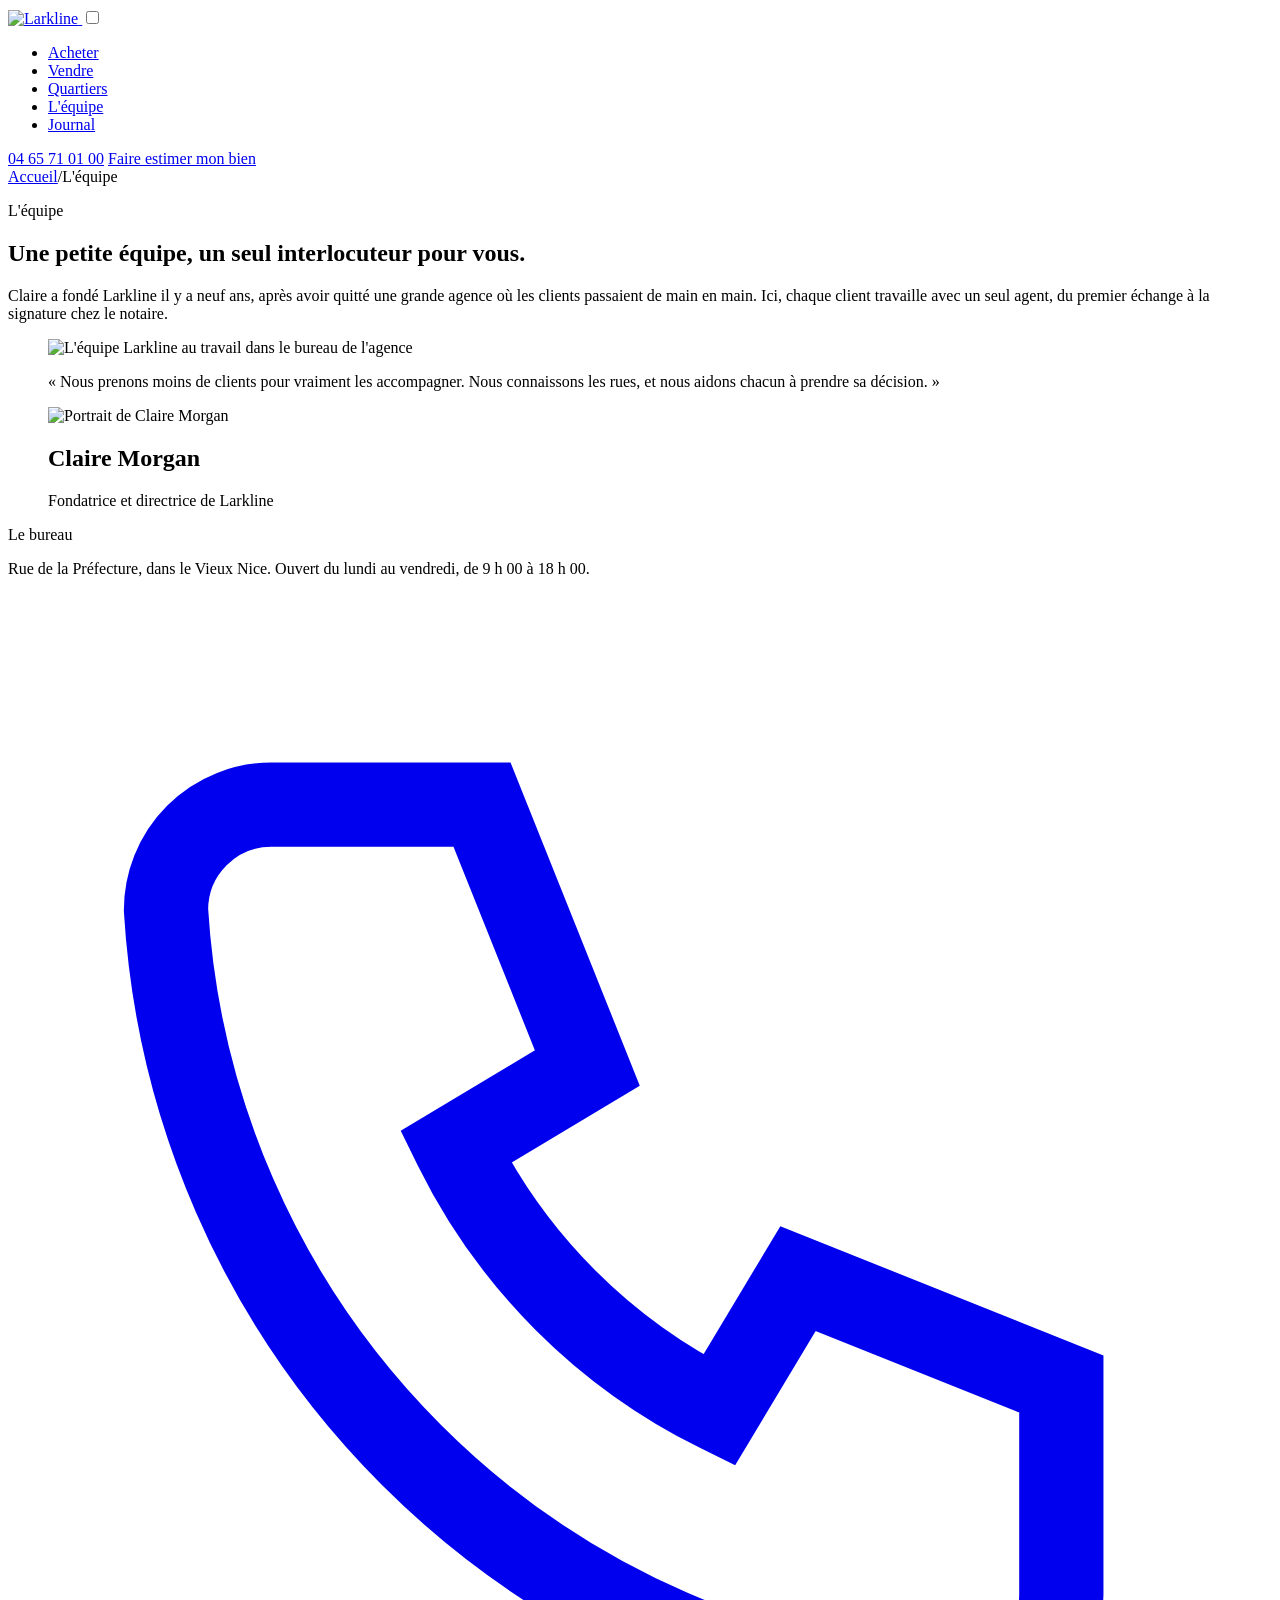
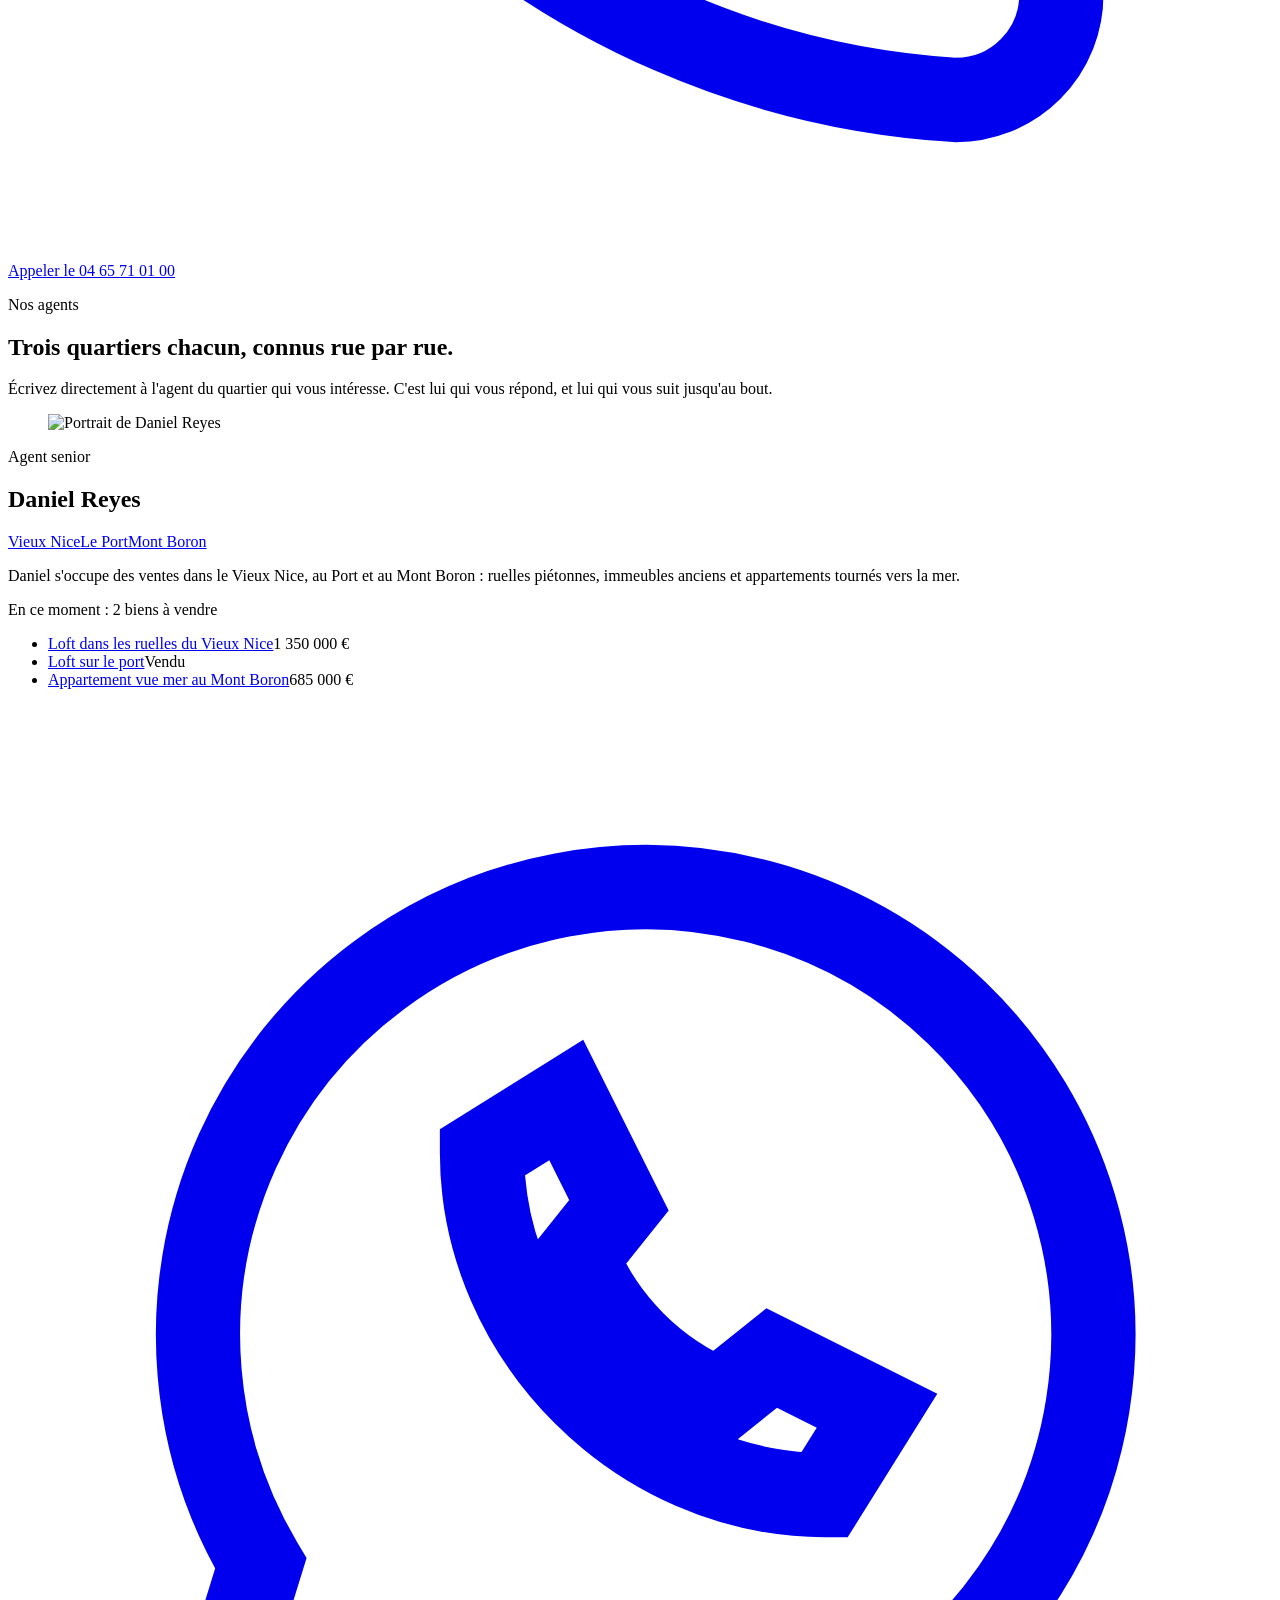
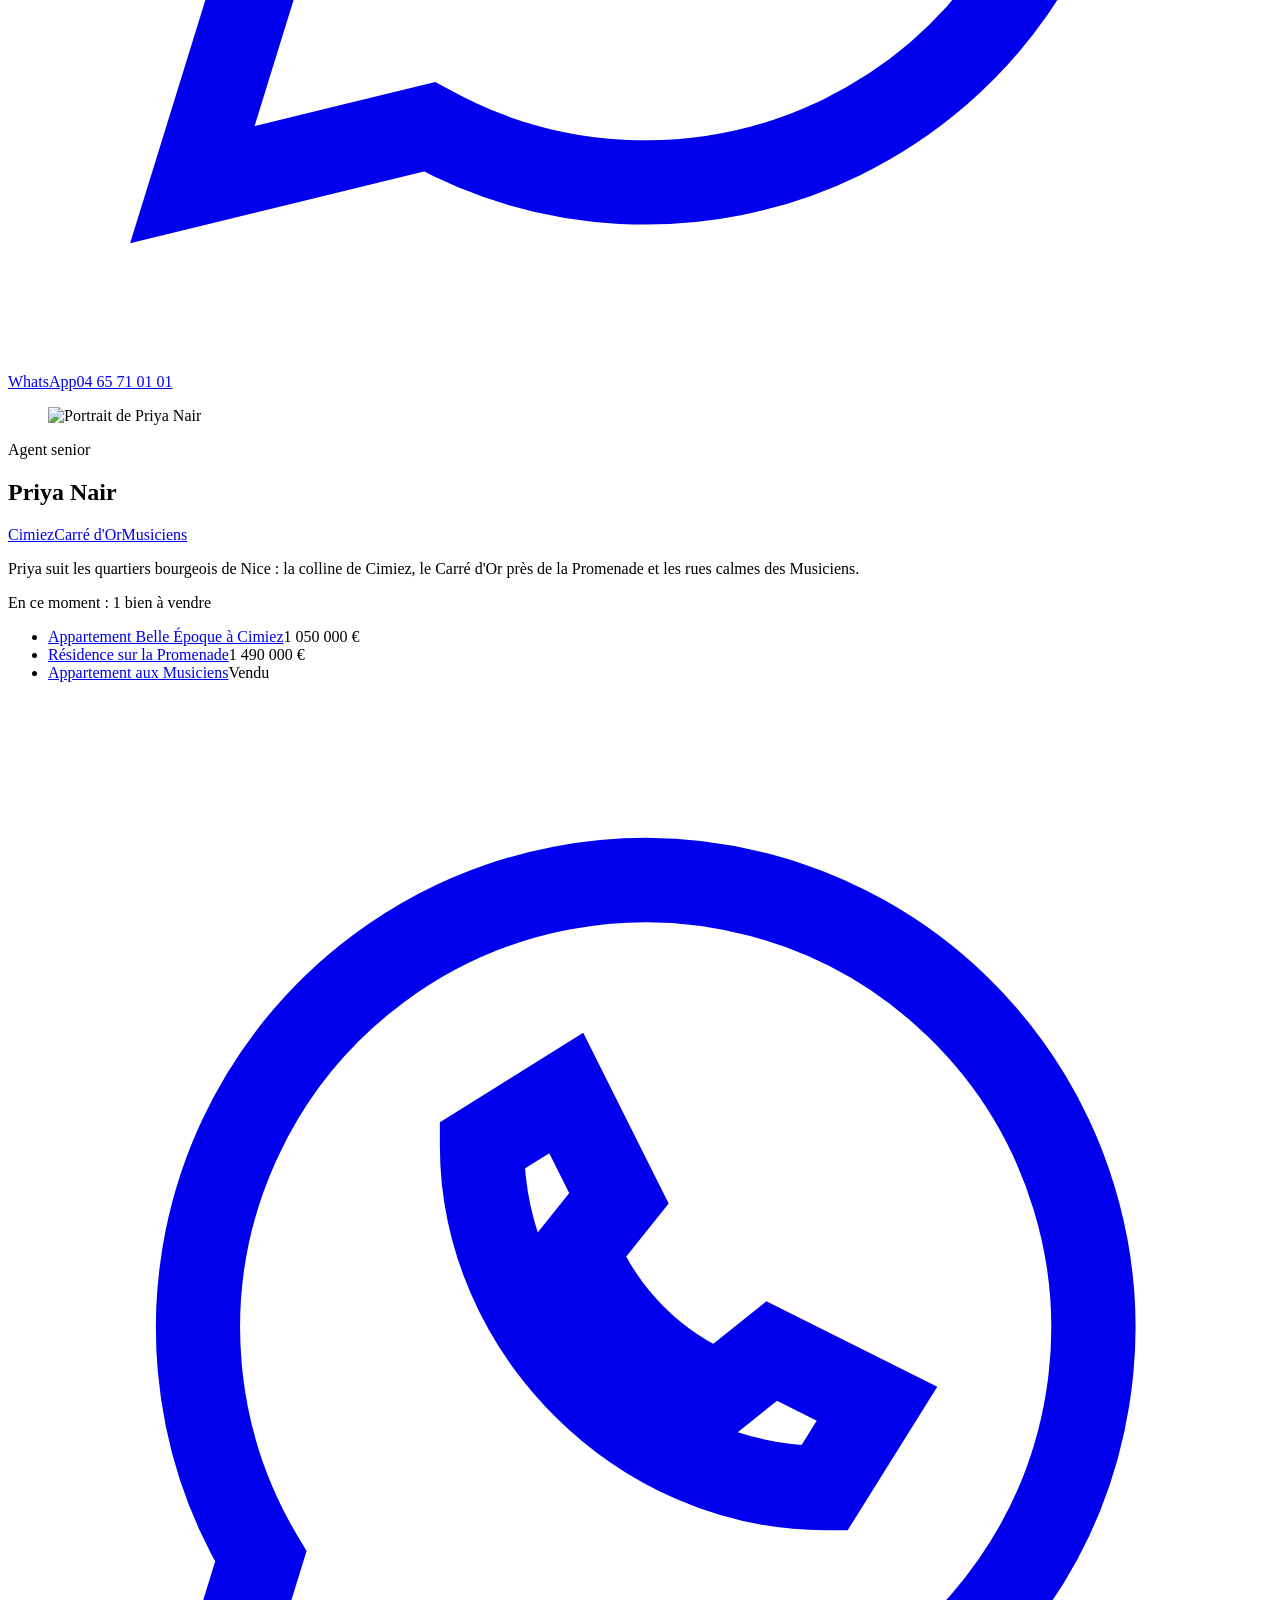
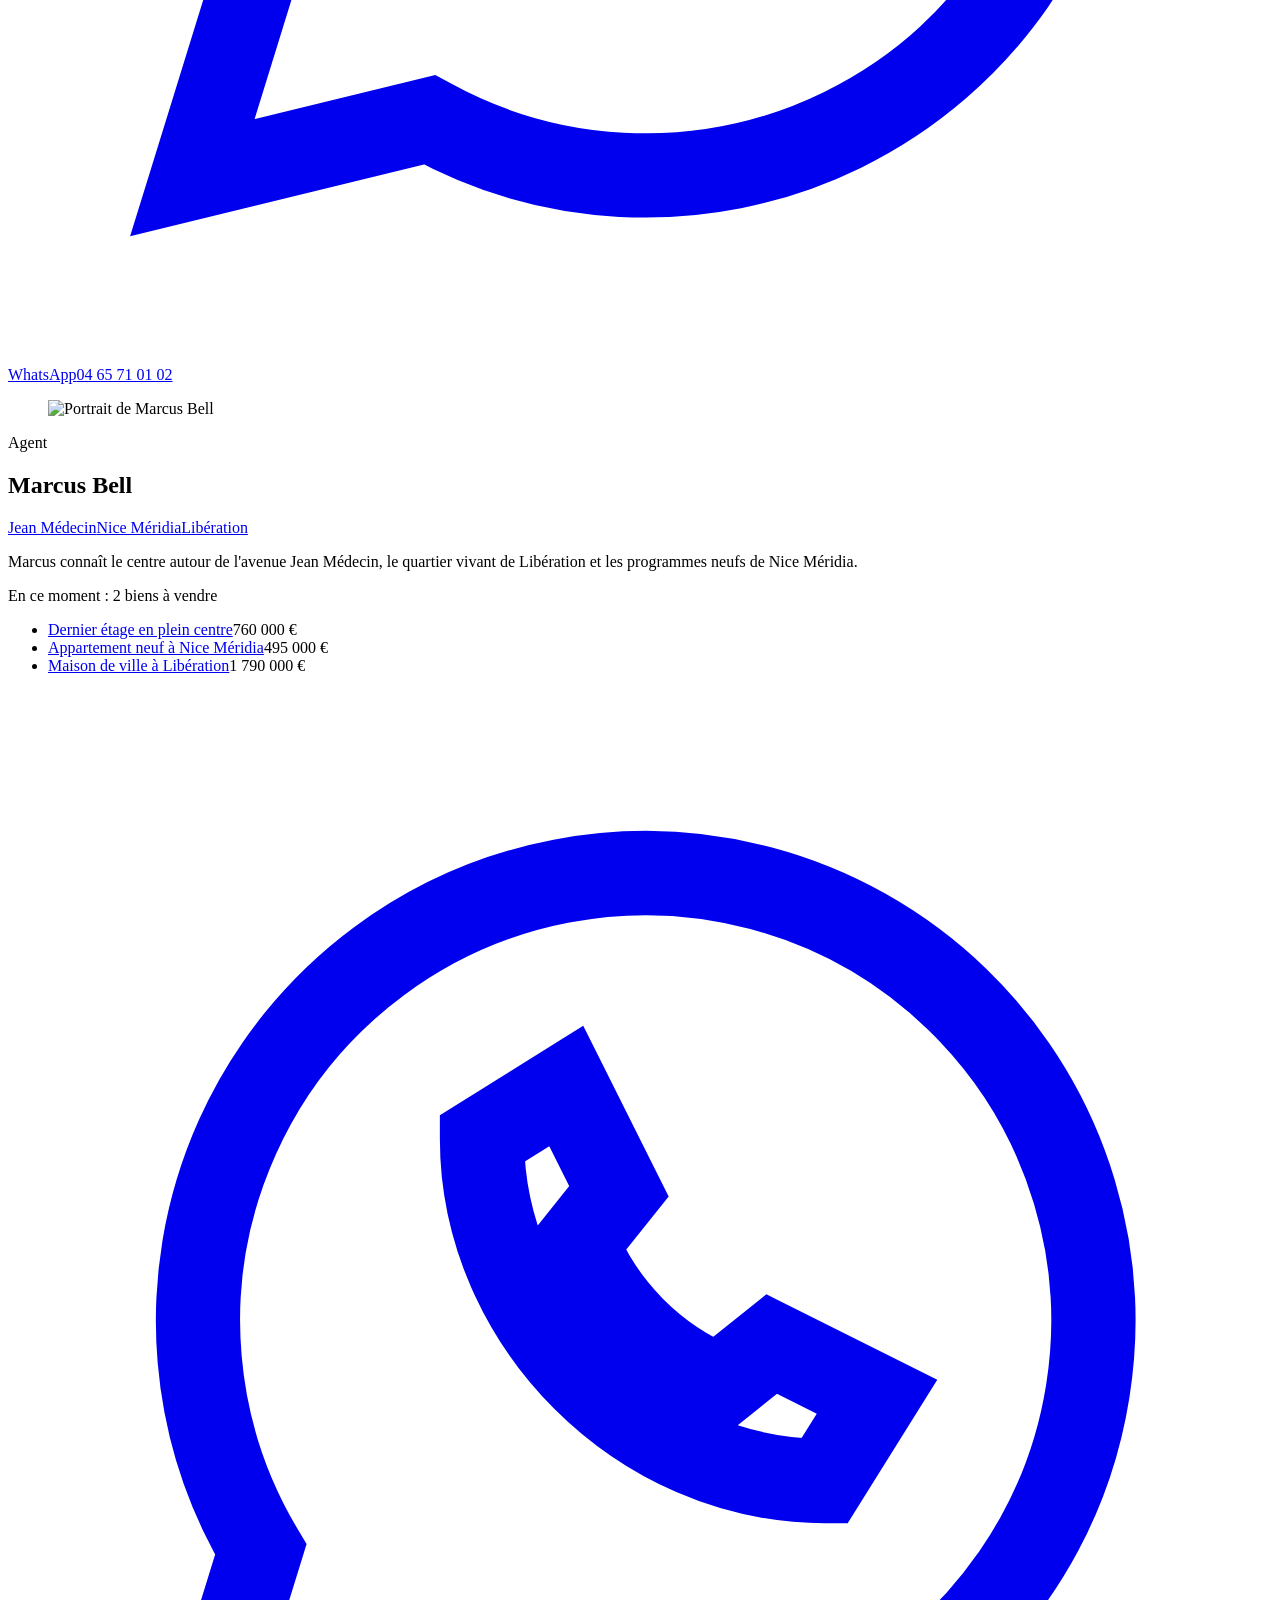
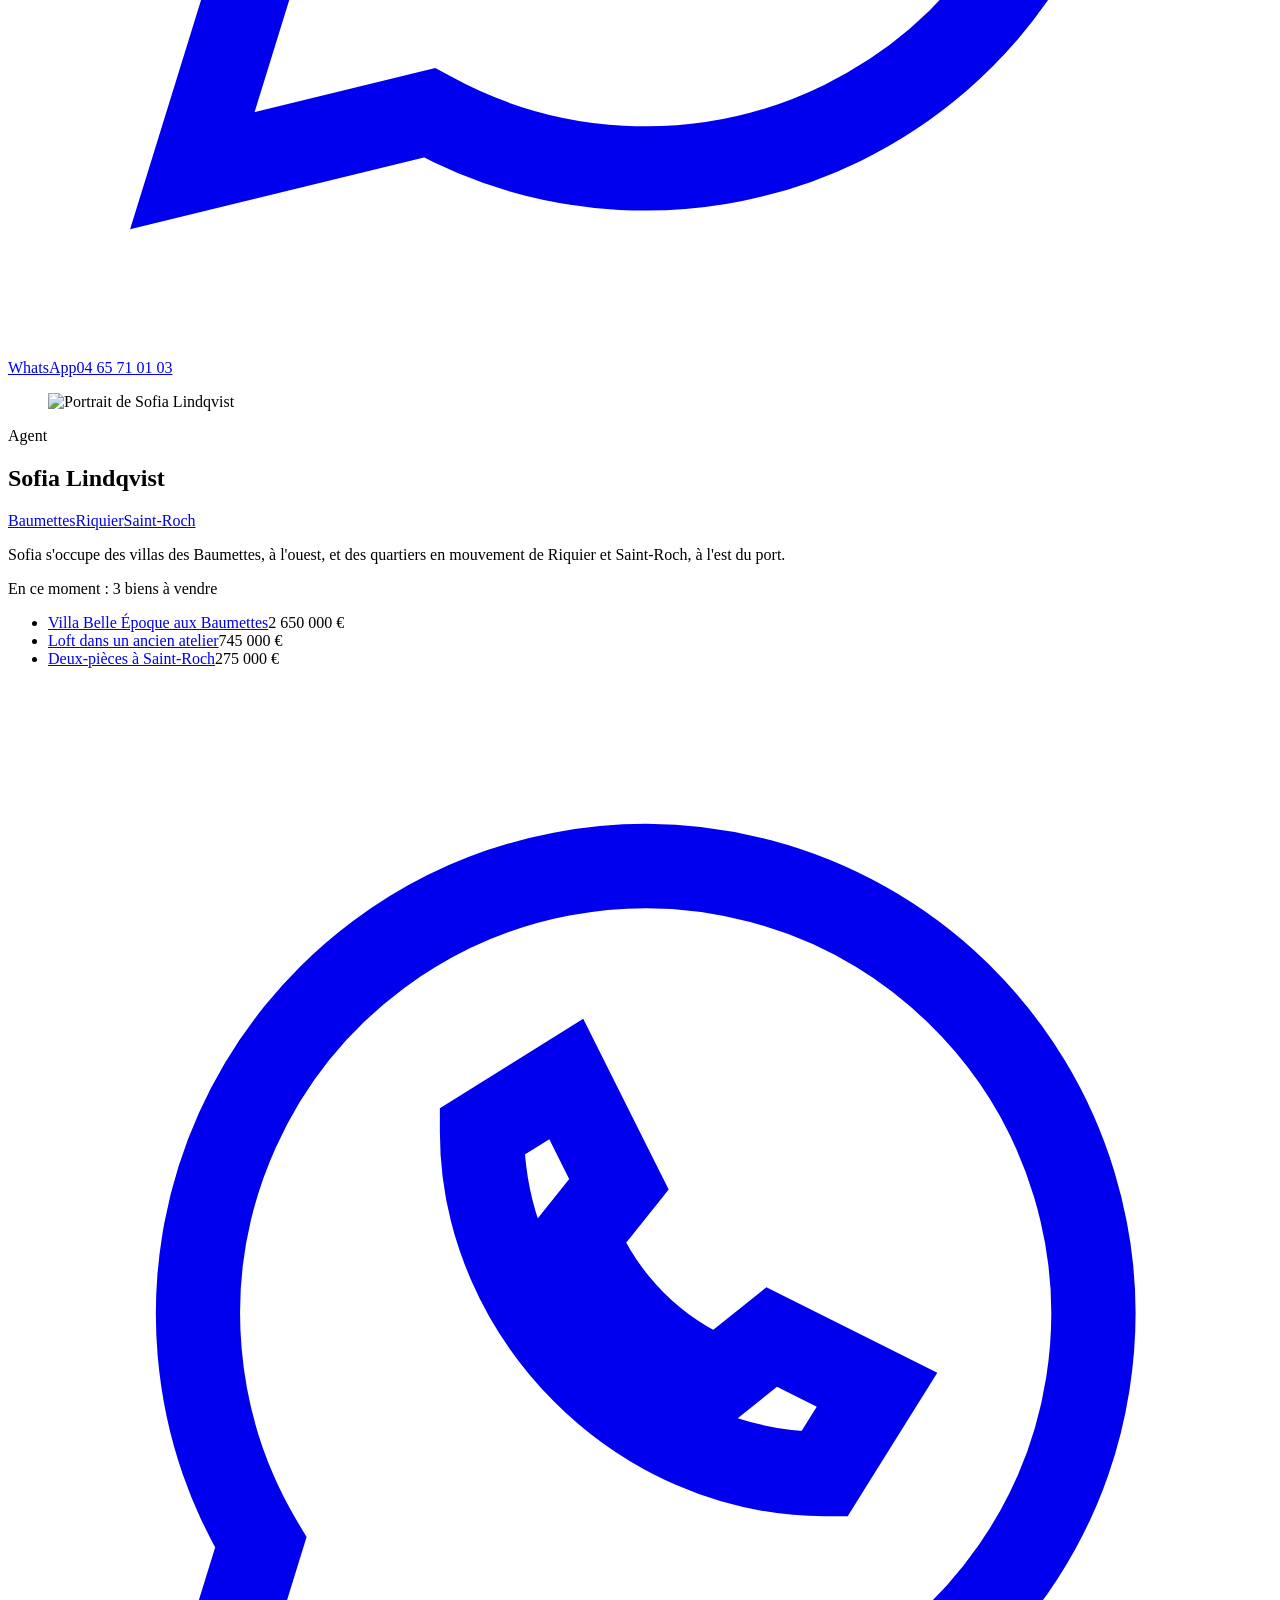
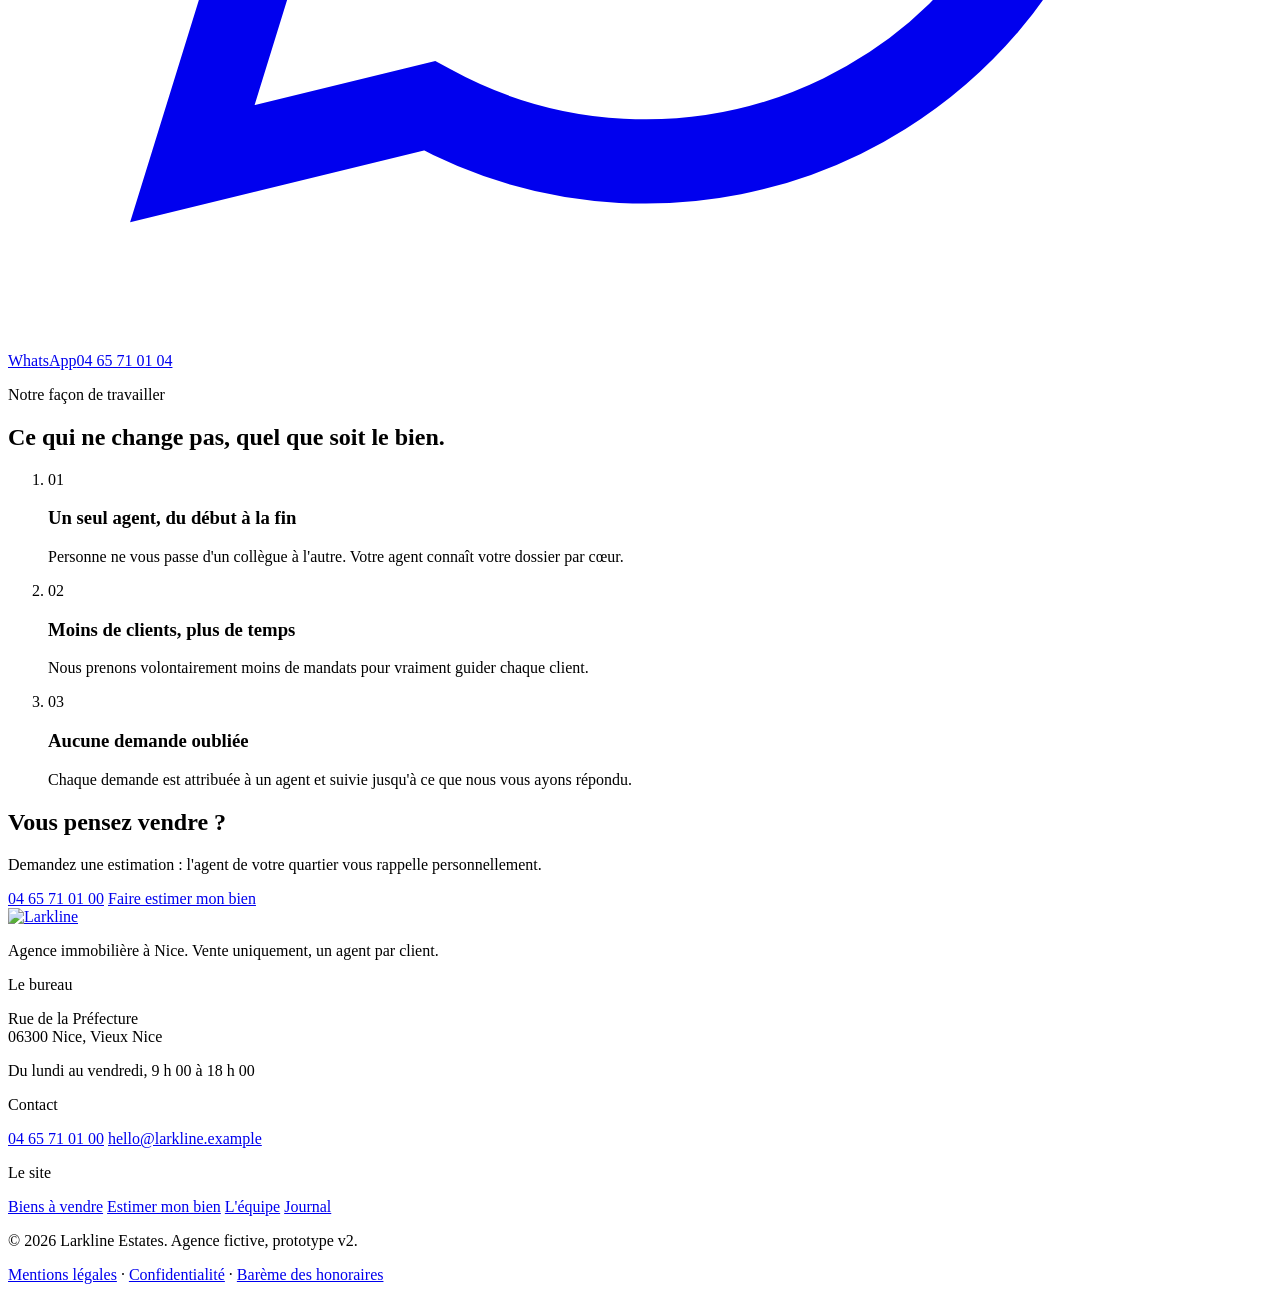
==== equipe.html @ cd0a7fb2 "Add files via upload" ====
<!DOCTYPE html>
<html lang="fr">
<head>
  <meta charset="utf-8">
  <meta name="viewport" content="width=device-width, initial-scale=1">
  <title>L'équipe Larkline · Agents immobiliers à Nice</title>
  <meta name="description" content="Claire Morgan et les quatre agents Larkline. Chacun s'occupe de trois quartiers de Nice et vous suit du premier échange à la signature chez le notaire.">
  <link rel="preconnect" href="https://fonts.googleapis.com">
  <link rel="preconnect" href="https://fonts.gstatic.com" crossorigin>
  <link href="https://fonts.googleapis.com/css2?family=DM+Sans:opsz,wght@9..40,400;9..40,600;9..40,700&family=Newsreader:opsz,wght@6..72,400;6..72,500;6..72,600&display=swap" rel="stylesheet">
  <link rel="stylesheet" href="css/style.css">
  <script src="js/main.js" defer></script>
</head>
<body>

  <!-- ===================== Header ===================== -->
  <header class="site-header boxed-l flex-row flex-align-center flex-justify-between gap-24">
    <a class="logo" href="index.html" aria-label="Larkline, accueil">
      <img src="images/larkline-logo.svg" alt="Larkline" width="169" height="36">
    </a>
    <input class="nav-toggle" type="checkbox" id="nav-toggle" aria-label="Ouvrir le menu">
    <label class="nav-burger" for="nav-toggle" aria-hidden="true"><span></span><span></span><span></span></label>
    <nav class="nav-menu gap-32" aria-label="Navigation principale">
      <ul class="nav-links gap-24">
        <li><a class="nav-link" href="biens.html">Acheter</a></li>
        <li><a class="nav-link" href="index.html#vendre">Vendre</a></li>
        <li><a class="nav-link" href="index.html#quartiers">Quartiers</a></li>
        <li><a class="nav-link" href="equipe.html" aria-current="page">L'équipe</a></li>
        <li><a class="nav-link" href="journal.html">Journal</a></li>
      </ul>
      <a class="nav-phone" href="tel:+33465710100">04 65 71 01 00</a>
      <a class="btn-solid" href="estimation.html">Faire estimer mon bien</a>
    </nav>
  </header>

  <main>
    <section class="bg-light-1 boxed-l pad-tb-64 flex-column gap-40" aria-labelledby="equipe-title">
      <nav class="breadcrumb body-s flex-row flex-wrap gap-8" aria-label="Fil d'Ariane"><a href="index.html">Accueil</a><span class="detail-on-light">/</span><span class="heading-on-light">L'équipe</span></nav>
      <div class="grid-split-r gap-40 flex-align-center">
        <div class="flex-column gap-20 fade-up">
          <p class="sub-title subtitle-on-light">L'équipe</p>
          <h1 id="equipe-title" class="title-2 heading-on-light">Une petite équipe, un seul interlocuteur pour&nbsp;vous.</h1>
          <p class="body-l body-on-light">Claire a fondé Larkline il y a neuf ans, après avoir quitté une grande agence où les clients passaient de main en main. Ici, chaque client travaille avec un seul agent, du premier échange à la signature chez le notaire.</p>
        </div>
        <figure class="media ratio-3-2 rounded-l order-first-m fade-up delay-1">
          <img src="images/bureau-larkline.jpg" alt="L'équipe Larkline au travail dans le bureau de l'agence">
        </figure>
      </div>
    </section>

    <section class="bg-light-2 boxed-l pad-tb-96 grid-split gap-40 flex-align-center reveal" aria-labelledby="claire-title">
      <blockquote class="flex-column gap-24">
        <p class="title-4 heading-on-light use-heading-font">« Nous prenons moins de clients pour vraiment les accompagner. Nous connaissons les rues, et nous aidons chacun à prendre sa&nbsp;décision. »</p>
        <footer class="flex-row flex-align-center gap-16">
          <img class="avatar-m" src="https://images.pexels.com/photos/13743891/pexels-photo-13743891.jpeg?auto=compress&cs=tinysrgb&w=320" alt="Portrait de Claire Morgan">
          <div class="flex-column">
            <h2 id="claire-title" class="title-6 heading-on-light">Claire Morgan</h2>
            <p class="body-s detail-on-light">Fondatrice et directrice de Larkline</p>
          </div>
        </footer>
      </blockquote>
      <div class="card pad-32 flex-column gap-16">
        <p class="sub-title subtitle-on-light">Le bureau</p>
        <p class="body-m body-on-light">Rue de la Préfecture, dans le Vieux Nice. Ouvert du lundi au vendredi, de 9 h 00 à 18 h 00.</p>
        <a class="btn-outline" href="tel:+33465710100"><svg class="icon" viewBox="0 0 24 24" fill="none" stroke="currentColor" stroke-width="1.6" aria-hidden="true"><path d="M5 4h4l2 5-2.5 1.5a11 11 0 0 0 5 5L15 13l5 2v4a2 2 0 0 1-2 2A16 16 0 0 1 3 6a2 2 0 0 1 2-2z"/></svg>Appeler le 04 65 71 01 00</a>
      </div>
    </section>

    <section class="bg-light-1 boxed-l pad-tb-128 flex-column gap-40" aria-labelledby="agents-title">
      <div class="grid-2 gap-40 flex-align-end reveal">
        <div class="flex-column gap-16">
          <p class="sub-title subtitle-on-light">Nos agents</p>
          <h2 id="agents-title" class="title-2 heading-on-light">Trois quartiers chacun, connus rue par&nbsp;rue.</h2>
        </div>
        <p class="body-l body-on-light">Écrivez directement à l'agent du quartier qui vous intéresse. C'est lui qui vous répond, et lui qui vous suit jusqu'au&nbsp;bout.</p>
      </div>
      <div class="grid-2 gap-24">
        <article class="agent-profile card reveal" id="daniel">
          <figure class="media"><img src="https://images.pexels.com/photos/37842959/pexels-photo-37842959.jpeg?auto=compress&cs=tinysrgb&w=900" alt="Portrait de Daniel Reyes" loading="lazy"></figure>
          <div class="pad-32 flex-column gap-20">
            <div class="flex-column gap-4">
              <p class="sub-title subtitle-on-light">Agent senior</p>
              <h2 class="title-4 heading-on-light">Daniel Reyes</h2>
            </div>
            <div class="flex-row flex-wrap gap-8"><a class="chip" href="biens.html?quartier=vieux-nice">Vieux Nice</a><a class="chip" href="biens.html?quartier=le-port">Le Port</a><a class="chip" href="biens.html?quartier=mont-boron">Mont Boron</a></div>
            <p class="body-m body-on-light">Daniel s'occupe des ventes dans le Vieux Nice, au Port et au Mont Boron : ruelles piétonnes, immeubles anciens et appartements tournés vers la mer.</p>
            <div class="flex-column gap-4">
              <p class="body-s detail-on-light">En ce moment : 2 biens à vendre</p>
              <ul class="mini-list"><li class="pad-tb-12 flex-row flex-justify-between gap-16"><a class="body-m" href="bien-loft-vieux-nice.html">Loft dans les ruelles du Vieux Nice</a><span class="body-s detail-on-light">1 350 000 €</span></li><li class="pad-tb-12 flex-row flex-justify-between gap-16"><a class="body-m" href="bien-loft-vieux-nice.html">Loft sur le port</a><span class="body-s detail-on-light">Vendu</span></li><li class="pad-tb-12 flex-row flex-justify-between gap-16"><a class="body-m" href="bien-loft-vieux-nice.html">Appartement vue mer au Mont Boron</a><span class="body-s detail-on-light">685 000 €</span></li></ul>
            </div>
            <div class="push-end"><div class="flex-row flex-wrap flex-align-center gap-16"><a class="btn-outline" href="https://wa.me/33639980111"><svg class="icon" viewBox="0 0 24 24" fill="none" stroke="currentColor" stroke-width="1.6" aria-hidden="true"><path d="M3.5 20.5l1.3-4.2A8.5 8.5 0 1 1 8 19.4z"/><path d="M9 8.5c0 3.5 3 6.5 6.5 6.5l1-1.6-2-1-1 .8a5 5 0 0 1-2.7-2.7l.8-1-1-2z"/></svg>WhatsApp</a><a class="text-link link-on-light" href="tel:+33465710101">04 65 71 01 01</a></div></div>
          </div>
        </article>
        <article class="agent-profile card reveal" id="priya">
          <figure class="media"><img src="https://images.pexels.com/photos/27086761/pexels-photo-27086761.jpeg?auto=compress&cs=tinysrgb&w=900" alt="Portrait de Priya Nair" loading="lazy"></figure>
          <div class="pad-32 flex-column gap-20">
            <div class="flex-column gap-4">
              <p class="sub-title subtitle-on-light">Agent senior</p>
              <h2 class="title-4 heading-on-light">Priya Nair</h2>
            </div>
            <div class="flex-row flex-wrap gap-8"><a class="chip" href="biens.html?quartier=cimiez">Cimiez</a><a class="chip" href="biens.html?quartier=carre-d-or">Carré d'Or</a><a class="chip" href="biens.html?quartier=musiciens">Musiciens</a></div>
            <p class="body-m body-on-light">Priya suit les quartiers bourgeois de Nice : la colline de Cimiez, le Carré d'Or près de la Promenade et les rues calmes des Musiciens.</p>
            <div class="flex-column gap-4">
              <p class="body-s detail-on-light">En ce moment : 1 bien à vendre</p>
              <ul class="mini-list"><li class="pad-tb-12 flex-row flex-justify-between gap-16"><a class="body-m" href="bien-loft-vieux-nice.html">Appartement Belle Époque à Cimiez</a><span class="body-s detail-on-light">1 050 000 €</span></li><li class="pad-tb-12 flex-row flex-justify-between gap-16"><a class="body-m" href="bien-loft-vieux-nice.html">Résidence sur la Promenade</a><span class="body-s detail-on-light">1 490 000 €</span></li><li class="pad-tb-12 flex-row flex-justify-between gap-16"><a class="body-m" href="bien-loft-vieux-nice.html">Appartement aux Musiciens</a><span class="body-s detail-on-light">Vendu</span></li></ul>
            </div>
            <div class="push-end"><div class="flex-row flex-wrap flex-align-center gap-16"><a class="btn-outline" href="https://wa.me/33639980112"><svg class="icon" viewBox="0 0 24 24" fill="none" stroke="currentColor" stroke-width="1.6" aria-hidden="true"><path d="M3.5 20.5l1.3-4.2A8.5 8.5 0 1 1 8 19.4z"/><path d="M9 8.5c0 3.5 3 6.5 6.5 6.5l1-1.6-2-1-1 .8a5 5 0 0 1-2.7-2.7l.8-1-1-2z"/></svg>WhatsApp</a><a class="text-link link-on-light" href="tel:+33465710102">04 65 71 01 02</a></div></div>
          </div>
        </article>
        <article class="agent-profile card reveal" id="marcus">
          <figure class="media"><img src="https://images.pexels.com/photos/13801445/pexels-photo-13801445.jpeg?auto=compress&cs=tinysrgb&w=900" alt="Portrait de Marcus Bell" loading="lazy"></figure>
          <div class="pad-32 flex-column gap-20">
            <div class="flex-column gap-4">
              <p class="sub-title subtitle-on-light">Agent</p>
              <h2 class="title-4 heading-on-light">Marcus Bell</h2>
            </div>
            <div class="flex-row flex-wrap gap-8"><a class="chip" href="biens.html?quartier=jean-medecin">Jean Médecin</a><a class="chip" href="biens.html?quartier=nice-meridia">Nice Méridia</a><a class="chip" href="biens.html?quartier=liberation">Libération</a></div>
            <p class="body-m body-on-light">Marcus connaît le centre autour de l'avenue Jean Médecin, le quartier vivant de Libération et les programmes neufs de Nice Méridia.</p>
            <div class="flex-column gap-4">
              <p class="body-s detail-on-light">En ce moment : 2 biens à vendre</p>
              <ul class="mini-list"><li class="pad-tb-12 flex-row flex-justify-between gap-16"><a class="body-m" href="bien-loft-vieux-nice.html">Dernier étage en plein centre</a><span class="body-s detail-on-light">760 000 €</span></li><li class="pad-tb-12 flex-row flex-justify-between gap-16"><a class="body-m" href="bien-loft-vieux-nice.html">Appartement neuf à Nice Méridia</a><span class="body-s detail-on-light">495 000 €</span></li><li class="pad-tb-12 flex-row flex-justify-between gap-16"><a class="body-m" href="bien-loft-vieux-nice.html">Maison de ville à Libération</a><span class="body-s detail-on-light">1 790 000 €</span></li></ul>
            </div>
            <div class="push-end"><div class="flex-row flex-wrap flex-align-center gap-16"><a class="btn-outline" href="https://wa.me/33639980113"><svg class="icon" viewBox="0 0 24 24" fill="none" stroke="currentColor" stroke-width="1.6" aria-hidden="true"><path d="M3.5 20.5l1.3-4.2A8.5 8.5 0 1 1 8 19.4z"/><path d="M9 8.5c0 3.5 3 6.5 6.5 6.5l1-1.6-2-1-1 .8a5 5 0 0 1-2.7-2.7l.8-1-1-2z"/></svg>WhatsApp</a><a class="text-link link-on-light" href="tel:+33465710103">04 65 71 01 03</a></div></div>
          </div>
        </article>
        <article class="agent-profile card reveal" id="sofia">
          <figure class="media"><img src="https://images.pexels.com/photos/785667/pexels-photo-785667.jpeg?auto=compress&cs=tinysrgb&w=900" alt="Portrait de Sofia Lindqvist" loading="lazy"></figure>
          <div class="pad-32 flex-column gap-20">
            <div class="flex-column gap-4">
              <p class="sub-title subtitle-on-light">Agent</p>
              <h2 class="title-4 heading-on-light">Sofia Lindqvist</h2>
            </div>
            <div class="flex-row flex-wrap gap-8"><a class="chip" href="biens.html?quartier=baumettes">Baumettes</a><a class="chip" href="biens.html?quartier=riquier">Riquier</a><a class="chip" href="biens.html?quartier=saint-roch">Saint-Roch</a></div>
            <p class="body-m body-on-light">Sofia s'occupe des villas des Baumettes, à l'ouest, et des quartiers en mouvement de Riquier et Saint-Roch, à l'est du port.</p>
            <div class="flex-column gap-4">
              <p class="body-s detail-on-light">En ce moment : 3 biens à vendre</p>
              <ul class="mini-list"><li class="pad-tb-12 flex-row flex-justify-between gap-16"><a class="body-m" href="bien-loft-vieux-nice.html">Villa Belle Époque aux Baumettes</a><span class="body-s detail-on-light">2 650 000 €</span></li><li class="pad-tb-12 flex-row flex-justify-between gap-16"><a class="body-m" href="bien-loft-vieux-nice.html">Loft dans un ancien atelier</a><span class="body-s detail-on-light">745 000 €</span></li><li class="pad-tb-12 flex-row flex-justify-between gap-16"><a class="body-m" href="bien-loft-vieux-nice.html">Deux-pièces à Saint-Roch</a><span class="body-s detail-on-light">275 000 €</span></li></ul>
            </div>
            <div class="push-end"><div class="flex-row flex-wrap flex-align-center gap-16"><a class="btn-outline" href="https://wa.me/33639980114"><svg class="icon" viewBox="0 0 24 24" fill="none" stroke="currentColor" stroke-width="1.6" aria-hidden="true"><path d="M3.5 20.5l1.3-4.2A8.5 8.5 0 1 1 8 19.4z"/><path d="M9 8.5c0 3.5 3 6.5 6.5 6.5l1-1.6-2-1-1 .8a5 5 0 0 1-2.7-2.7l.8-1-1-2z"/></svg>WhatsApp</a><a class="text-link link-on-light" href="tel:+33465710104">04 65 71 01 04</a></div></div>
          </div>
        </article>
      </div>
    </section>

    <section class="bg-dark-1 body-on-dark boxed-l pad-tb-128 flex-column gap-40" aria-labelledby="methode-title">
      <div class="flex-column gap-16 max-text-l reveal">
        <p class="sub-title subtitle-on-dark">Notre façon de travailler</p>
        <h2 id="methode-title" class="title-2 heading-on-dark">Ce qui ne change pas, quel que soit le&nbsp;bien.</h2>
      </div>
      <ol class="grid-3 gap-40">
        <li class="flex-column gap-12 reveal"><span class="principle-number title-3">01</span><h3 class="title-5 heading-on-dark">Un seul agent, du début à la fin</h3><p class="body-m">Personne ne vous passe d'un collègue à l'autre. Votre agent connaît votre dossier par cœur.</p></li>
        <li class="flex-column gap-12 reveal"><span class="principle-number title-3">02</span><h3 class="title-5 heading-on-dark">Moins de clients, plus de temps</h3><p class="body-m">Nous prenons volontairement moins de mandats pour vraiment guider chaque client.</p></li>
        <li class="flex-column gap-12 reveal"><span class="principle-number title-3">03</span><h3 class="title-5 heading-on-dark">Aucune demande oubliée</h3><p class="body-m">Chaque demande est attribuée à un agent et suivie jusqu'à ce que nous vous ayons répondu.</p></li>
      </ol>
    </section>

    <section class="bg-light-1 boxed-l pad-tb-96 reveal" aria-label="Vous pensez vendre ?">
      <div class="card shadow-s pad-48 grid-split gap-40 flex-align-center">
        <div class="flex-column gap-12">
          <h2 class="title-3 heading-on-light">Vous pensez vendre&nbsp;?</h2>
          <p class="body-l body-on-light">Demandez une estimation : l'agent de votre quartier vous rappelle personnellement.</p>
        </div>
        <div class="flex-row flex-wrap flex-align-center flex-justify-end gap-24">
          <a class="text-link link-on-light" href="tel:+33465710100">04 65 71 01 00</a>
          <a class="btn-solid" href="estimation.html">Faire estimer mon bien</a>
        </div>
      </div>
    </section>

  </main>

  <!-- ===================== Footer ===================== -->
  <footer class="bg-light-1 boxed-l">
    <div class="grid-4 gap-40 pad-tb-48">
      <div class="flex-column gap-16">
        <a class="logo" href="index.html" aria-label="Larkline, accueil"><img src="images/larkline-logo.svg" alt="Larkline" width="169" height="36"></a>
        <p class="body-s detail-on-light">Agence immobilière à Nice. Vente uniquement, un agent par client.</p>
      </div>
      <div class="flex-column gap-12">
        <p class="sub-title subtitle-on-light">Le bureau</p>
        <p class="body-m body-on-light">Rue de la Préfecture<br>06300 Nice, Vieux Nice</p>
        <p class="body-s detail-on-light">Du lundi au vendredi, 9 h 00 à 18 h 00</p>
      </div>
      <div class="flex-column gap-12">
        <p class="sub-title subtitle-on-light">Contact</p>
        <a class="footer-link body-m" href="tel:+33465710100">04 65 71 01 00</a>
        <a class="footer-link body-m" href="mailto:hello@larkline.example">hello@larkline.example</a>
      </div>
      <div class="flex-column gap-12">
        <p class="sub-title subtitle-on-light">Le site</p>
        <a class="footer-link body-m" href="biens.html">Biens à vendre</a>
        <a class="footer-link body-m" href="estimation.html">Estimer mon bien</a>
        <a class="footer-link body-m" href="equipe.html">L'équipe</a>
        <a class="footer-link body-m" href="journal.html">Journal</a>
      </div>
    </div>
    <div class="footer-bottom pad-tb-24 flex-row flex-wrap flex-justify-between gap-16 body-s detail-on-light">
      <p>© 2026 Larkline Estates. Agence fictive, prototype v2.</p>
      <p><a class="footer-link" href="mentions-legales.html">Mentions légales</a> · <a class="footer-link" href="confidentialite.html">Confidentialité</a> · <a class="footer-link" href="honoraires.html">Barème des honoraires</a></p>
    </div>
  </footer>

</body>
</html>
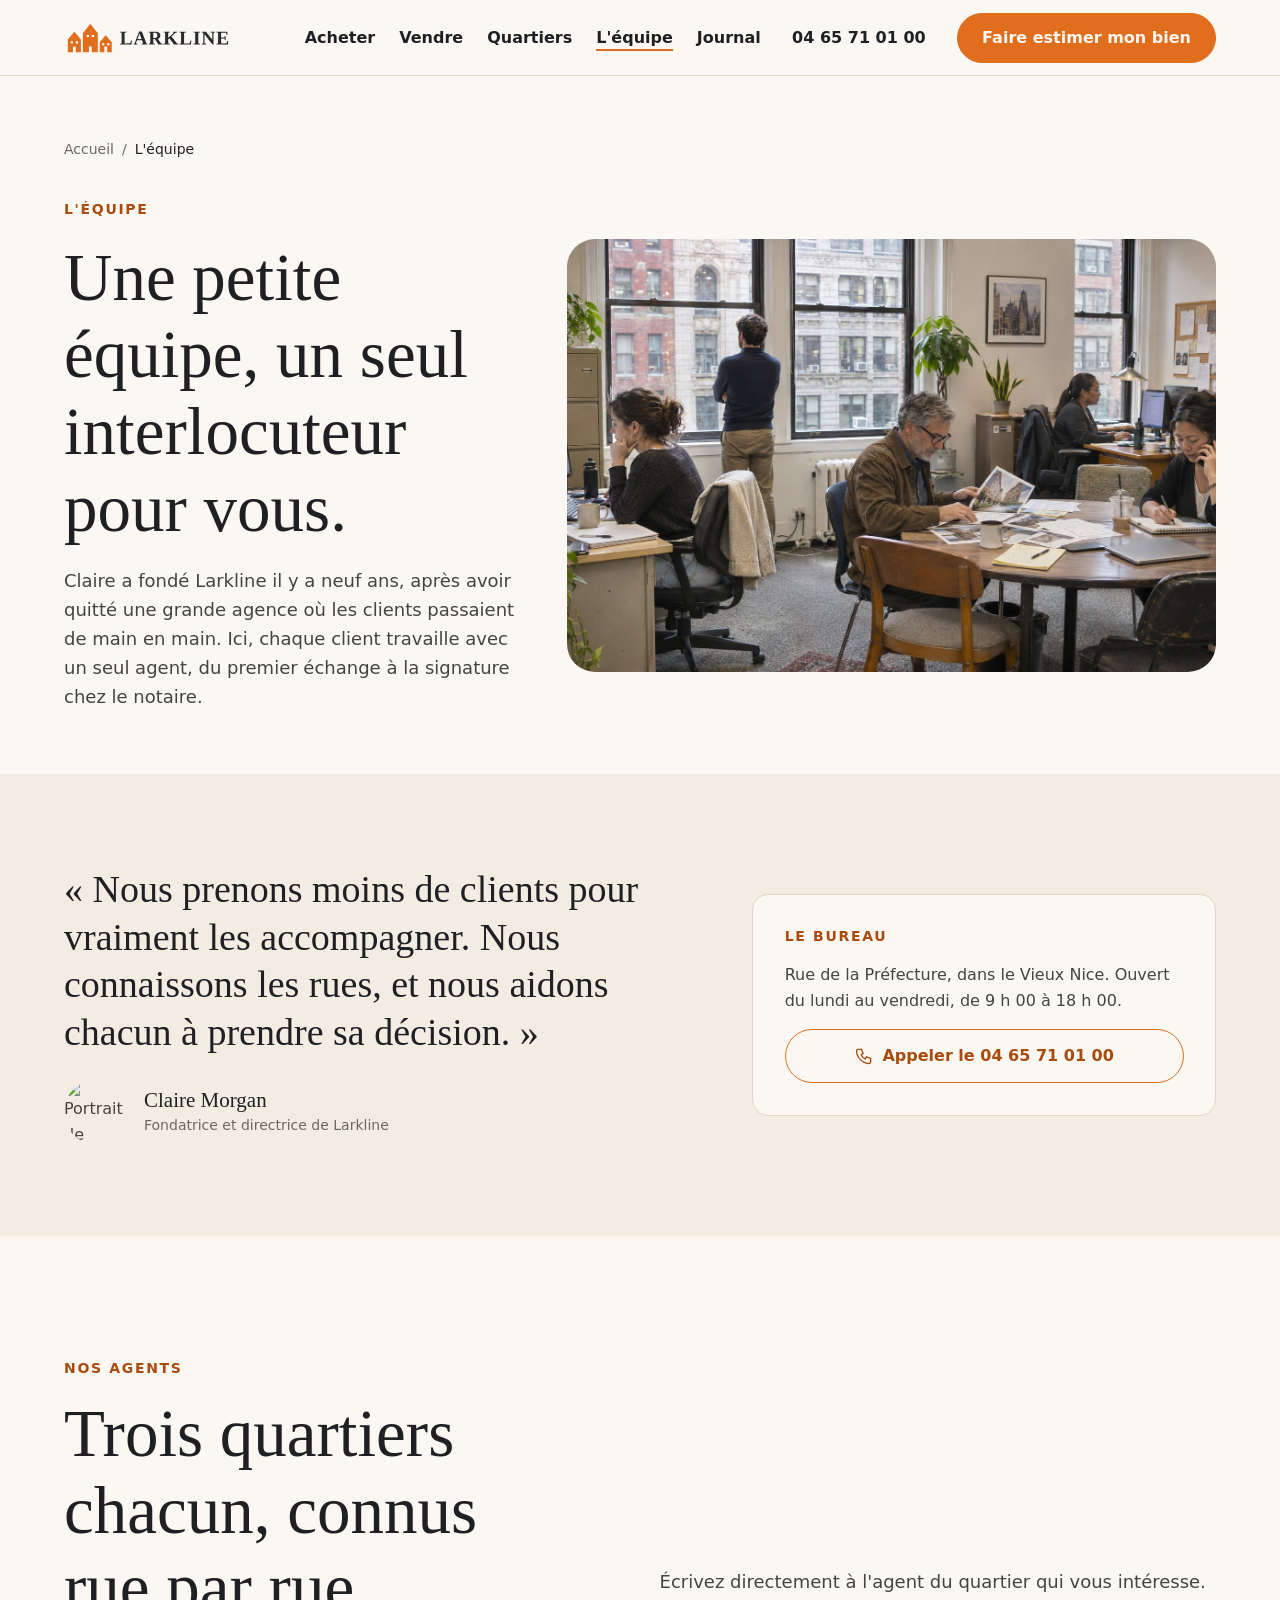
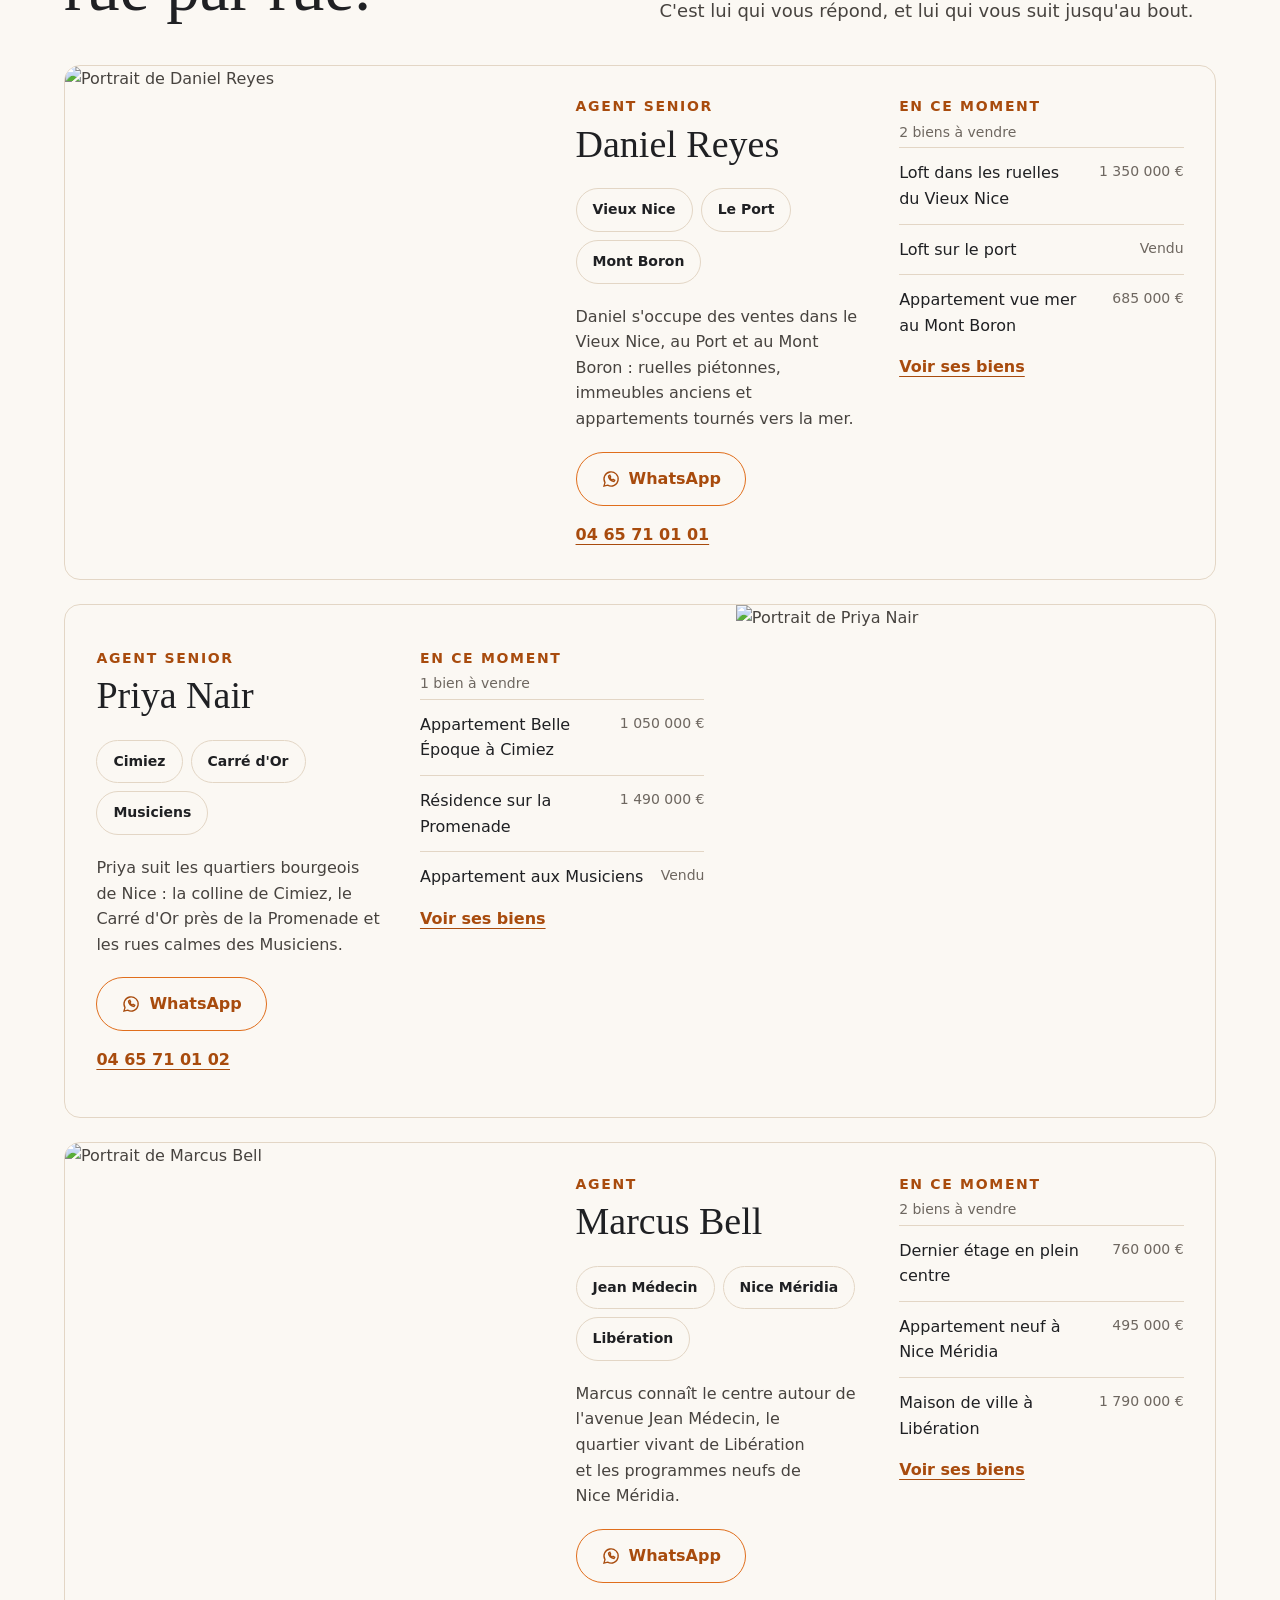
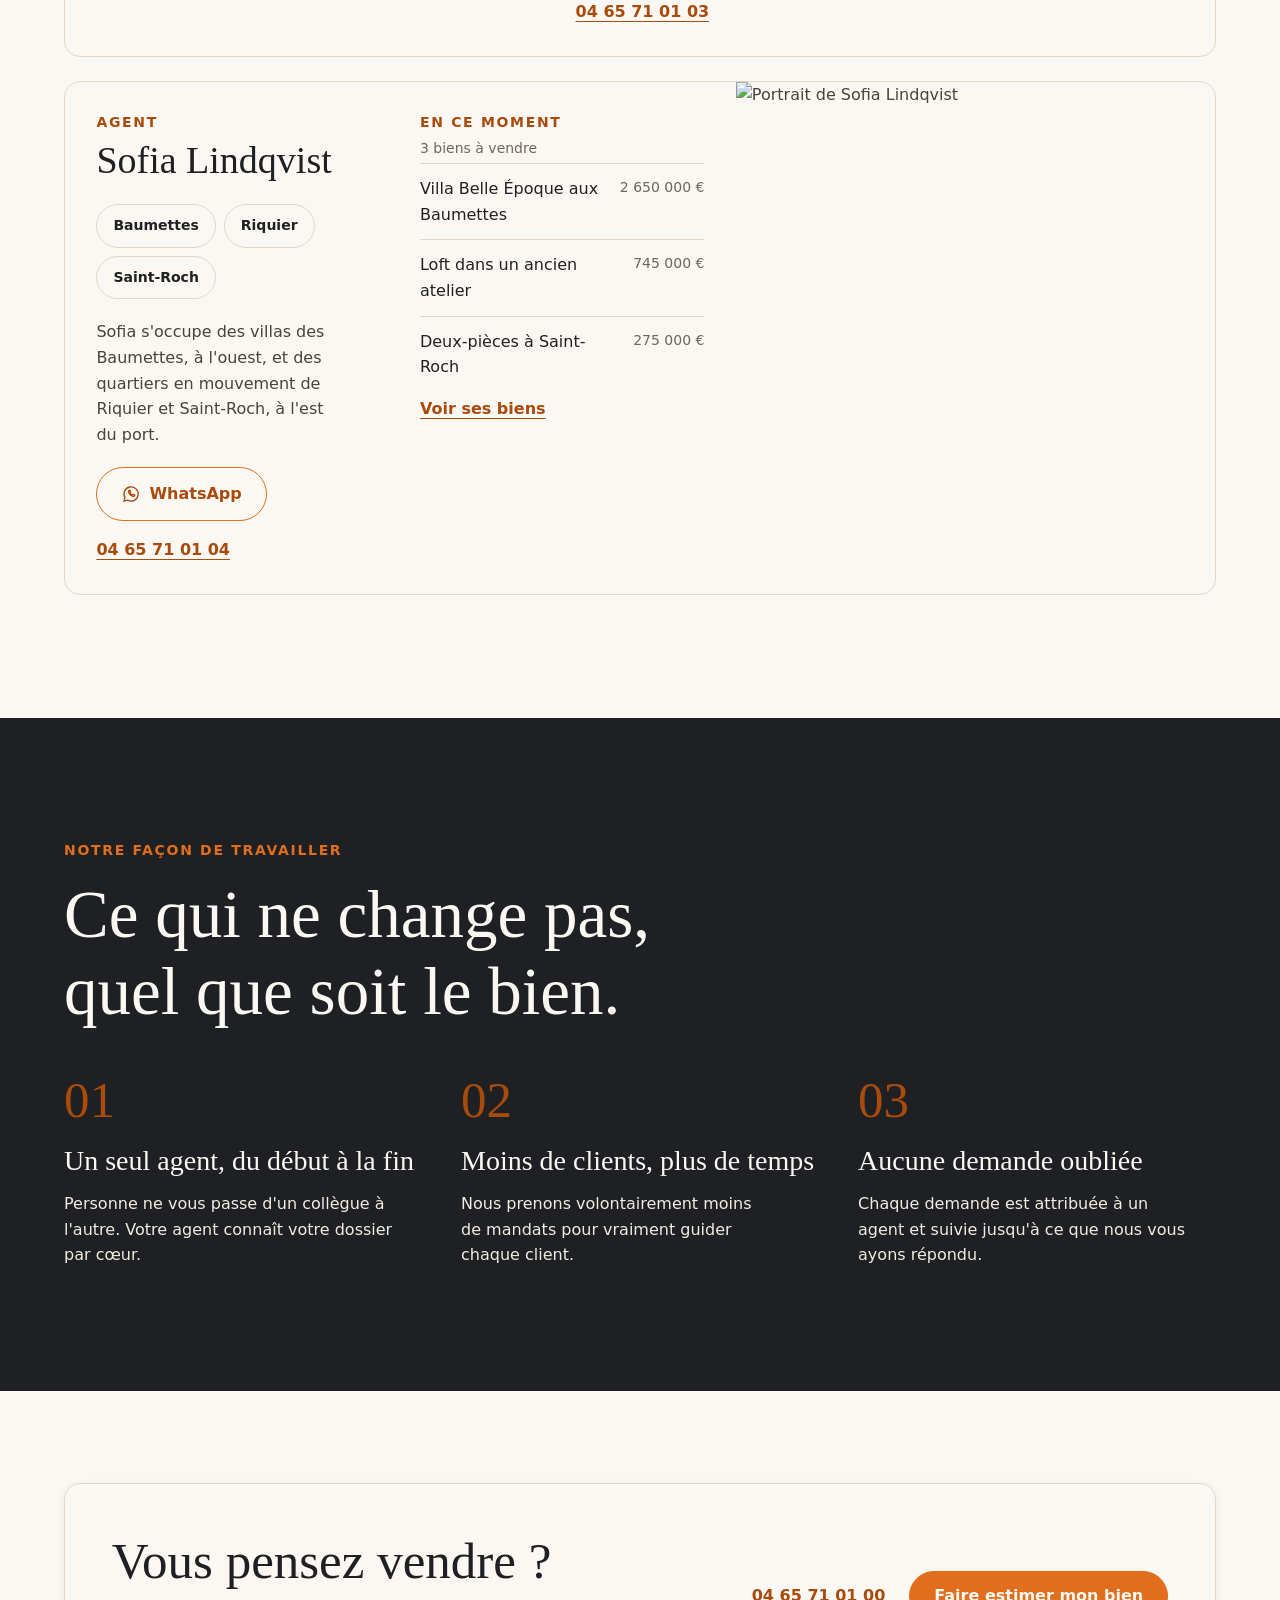
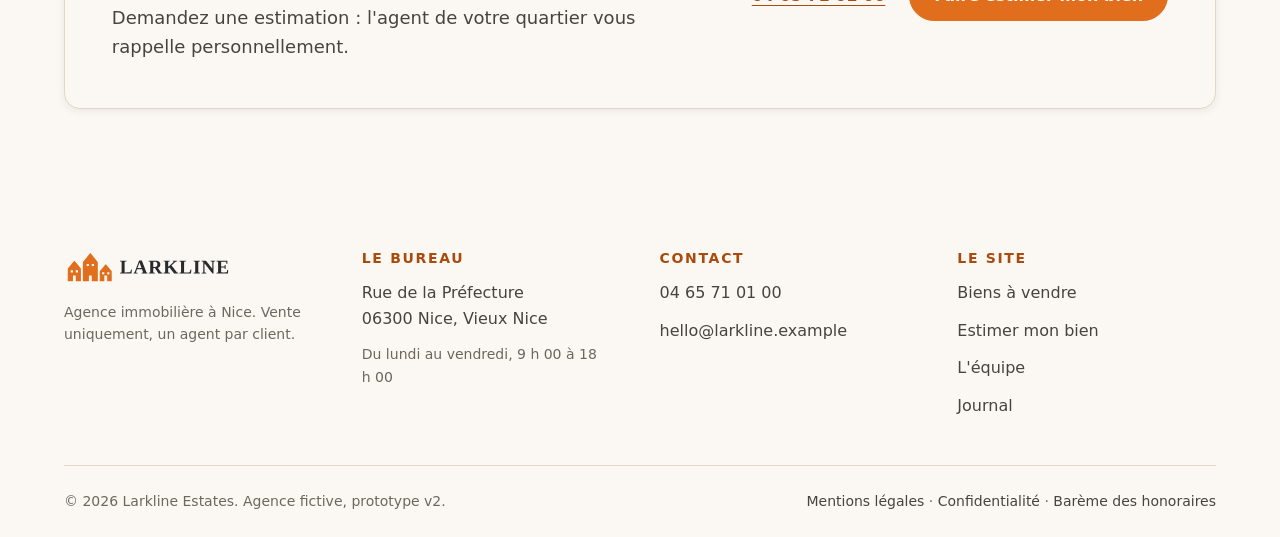
==== commit ae96e1c9: "Add files via upload" ====
--- a/equipe.html
+++ b/equipe.html
@@ -74,69 +74,85 @@
         </div>
         <p class="body-l body-on-light">Écrivez directement à l'agent du quartier qui vous intéresse. C'est lui qui vous répond, et lui qui vous suit jusqu'au&nbsp;bout.</p>
       </div>
-      <div class="grid-2 gap-24">
+      <div class="agent-list gap-24">
         <article class="agent-profile card reveal" id="daniel">
-          <figure class="media"><img src="https://images.pexels.com/photos/37842959/pexels-photo-37842959.jpeg?auto=compress&cs=tinysrgb&w=900" alt="Portrait de Daniel Reyes" loading="lazy"></figure>
-          <div class="pad-32 flex-column gap-20">
-            <div class="flex-column gap-4">
-              <p class="sub-title subtitle-on-light">Agent senior</p>
-              <h2 class="title-4 heading-on-light">Daniel Reyes</h2>
-            </div>
-            <div class="flex-row flex-wrap gap-8"><a class="chip" href="biens.html?quartier=vieux-nice">Vieux Nice</a><a class="chip" href="biens.html?quartier=le-port">Le Port</a><a class="chip" href="biens.html?quartier=mont-boron">Mont Boron</a></div>
-            <p class="body-m body-on-light">Daniel s'occupe des ventes dans le Vieux Nice, au Port et au Mont Boron : ruelles piétonnes, immeubles anciens et appartements tournés vers la mer.</p>
-            <div class="flex-column gap-4">
-              <p class="body-s detail-on-light">En ce moment : 2 biens à vendre</p>
+          <figure class="media"><img src="https://images.pexels.com/photos/37842959/pexels-photo-37842959.jpeg?auto=compress&cs=tinysrgb&w=1100" alt="Portrait de Daniel Reyes" loading="lazy"></figure>
+          <div class="agent-profile-body pad-32 gap-40">
+            <div class="flex-column gap-20">
+              <div class="flex-column gap-4">
+                <p class="sub-title subtitle-on-light">Agent senior</p>
+                <h2 class="title-4 heading-on-light">Daniel Reyes</h2>
+              </div>
+              <div class="flex-row flex-wrap gap-8"><a class="chip" href="biens.html?quartier=vieux-nice">Vieux Nice</a><a class="chip" href="biens.html?quartier=le-port">Le Port</a><a class="chip" href="biens.html?quartier=mont-boron">Mont Boron</a></div>
+              <p class="body-m body-on-light">Daniel s'occupe des ventes dans le Vieux Nice, au Port et au Mont Boron : ruelles piétonnes, immeubles anciens et appartements tournés vers la mer.</p>
+              <div class="flex-row flex-wrap flex-align-center gap-16"><a class="btn-outline" href="https://wa.me/33639980111"><svg class="icon" viewBox="0 0 24 24" fill="none" stroke="currentColor" stroke-width="1.6" aria-hidden="true"><path d="M3.5 20.5l1.3-4.2A8.5 8.5 0 1 1 8 19.4z"/><path d="M9 8.5c0 3.5 3 6.5 6.5 6.5l1-1.6-2-1-1 .8a5 5 0 0 1-2.7-2.7l.8-1-1-2z"/></svg>WhatsApp</a><a class="text-link link-on-light" href="tel:+33465710101">04 65 71 01 01</a></div>
+            </div>
+            <div class="flex-column gap-4">
+              <p class="sub-title subtitle-on-light">En ce moment</p>
+              <p class="body-s detail-on-light">2 biens à vendre</p>
               <ul class="mini-list"><li class="pad-tb-12 flex-row flex-justify-between gap-16"><a class="body-m" href="bien-loft-vieux-nice.html">Loft dans les ruelles du Vieux Nice</a><span class="body-s detail-on-light">1 350 000 €</span></li><li class="pad-tb-12 flex-row flex-justify-between gap-16"><a class="body-m" href="bien-loft-vieux-nice.html">Loft sur le port</a><span class="body-s detail-on-light">Vendu</span></li><li class="pad-tb-12 flex-row flex-justify-between gap-16"><a class="body-m" href="bien-loft-vieux-nice.html">Appartement vue mer au Mont Boron</a><span class="body-s detail-on-light">685 000 €</span></li></ul>
-            </div>
-            <div class="push-end"><div class="flex-row flex-wrap flex-align-center gap-16"><a class="btn-outline" href="https://wa.me/33639980111"><svg class="icon" viewBox="0 0 24 24" fill="none" stroke="currentColor" stroke-width="1.6" aria-hidden="true"><path d="M3.5 20.5l1.3-4.2A8.5 8.5 0 1 1 8 19.4z"/><path d="M9 8.5c0 3.5 3 6.5 6.5 6.5l1-1.6-2-1-1 .8a5 5 0 0 1-2.7-2.7l.8-1-1-2z"/></svg>WhatsApp</a><a class="text-link link-on-light" href="tel:+33465710101">04 65 71 01 01</a></div></div>
-          </div>
-        </article>
-        <article class="agent-profile card reveal" id="priya">
-          <figure class="media"><img src="https://images.pexels.com/photos/27086761/pexels-photo-27086761.jpeg?auto=compress&cs=tinysrgb&w=900" alt="Portrait de Priya Nair" loading="lazy"></figure>
-          <div class="pad-32 flex-column gap-20">
-            <div class="flex-column gap-4">
-              <p class="sub-title subtitle-on-light">Agent senior</p>
-              <h2 class="title-4 heading-on-light">Priya Nair</h2>
-            </div>
-            <div class="flex-row flex-wrap gap-8"><a class="chip" href="biens.html?quartier=cimiez">Cimiez</a><a class="chip" href="biens.html?quartier=carre-d-or">Carré d'Or</a><a class="chip" href="biens.html?quartier=musiciens">Musiciens</a></div>
-            <p class="body-m body-on-light">Priya suit les quartiers bourgeois de Nice : la colline de Cimiez, le Carré d'Or près de la Promenade et les rues calmes des Musiciens.</p>
-            <div class="flex-column gap-4">
-              <p class="body-s detail-on-light">En ce moment : 1 bien à vendre</p>
+              <a class="text-link link-on-light" href="biens.html?agent=daniel&amp;statut=">Voir ses biens</a>
+            </div>
+          </div>
+        </article>
+        <article class="agent-profile card reveal is-flipped" id="priya">
+          <figure class="media"><img src="https://images.pexels.com/photos/27086761/pexels-photo-27086761.jpeg?auto=compress&cs=tinysrgb&w=1100" alt="Portrait de Priya Nair" loading="lazy"></figure>
+          <div class="agent-profile-body pad-32 gap-40">
+            <div class="flex-column gap-20">
+              <div class="flex-column gap-4">
+                <p class="sub-title subtitle-on-light">Agent senior</p>
+                <h2 class="title-4 heading-on-light">Priya Nair</h2>
+              </div>
+              <div class="flex-row flex-wrap gap-8"><a class="chip" href="biens.html?quartier=cimiez">Cimiez</a><a class="chip" href="biens.html?quartier=carre-d-or">Carré d'Or</a><a class="chip" href="biens.html?quartier=musiciens">Musiciens</a></div>
+              <p class="body-m body-on-light">Priya suit les quartiers bourgeois de Nice : la colline de Cimiez, le Carré d'Or près de la Promenade et les rues calmes des Musiciens.</p>
+              <div class="flex-row flex-wrap flex-align-center gap-16"><a class="btn-outline" href="https://wa.me/33639980112"><svg class="icon" viewBox="0 0 24 24" fill="none" stroke="currentColor" stroke-width="1.6" aria-hidden="true"><path d="M3.5 20.5l1.3-4.2A8.5 8.5 0 1 1 8 19.4z"/><path d="M9 8.5c0 3.5 3 6.5 6.5 6.5l1-1.6-2-1-1 .8a5 5 0 0 1-2.7-2.7l.8-1-1-2z"/></svg>WhatsApp</a><a class="text-link link-on-light" href="tel:+33465710102">04 65 71 01 02</a></div>
+            </div>
+            <div class="flex-column gap-4">
+              <p class="sub-title subtitle-on-light">En ce moment</p>
+              <p class="body-s detail-on-light">1 bien à vendre</p>
               <ul class="mini-list"><li class="pad-tb-12 flex-row flex-justify-between gap-16"><a class="body-m" href="bien-loft-vieux-nice.html">Appartement Belle Époque à Cimiez</a><span class="body-s detail-on-light">1 050 000 €</span></li><li class="pad-tb-12 flex-row flex-justify-between gap-16"><a class="body-m" href="bien-loft-vieux-nice.html">Résidence sur la Promenade</a><span class="body-s detail-on-light">1 490 000 €</span></li><li class="pad-tb-12 flex-row flex-justify-between gap-16"><a class="body-m" href="bien-loft-vieux-nice.html">Appartement aux Musiciens</a><span class="body-s detail-on-light">Vendu</span></li></ul>
-            </div>
-            <div class="push-end"><div class="flex-row flex-wrap flex-align-center gap-16"><a class="btn-outline" href="https://wa.me/33639980112"><svg class="icon" viewBox="0 0 24 24" fill="none" stroke="currentColor" stroke-width="1.6" aria-hidden="true"><path d="M3.5 20.5l1.3-4.2A8.5 8.5 0 1 1 8 19.4z"/><path d="M9 8.5c0 3.5 3 6.5 6.5 6.5l1-1.6-2-1-1 .8a5 5 0 0 1-2.7-2.7l.8-1-1-2z"/></svg>WhatsApp</a><a class="text-link link-on-light" href="tel:+33465710102">04 65 71 01 02</a></div></div>
+              <a class="text-link link-on-light" href="biens.html?agent=priya&amp;statut=">Voir ses biens</a>
+            </div>
           </div>
         </article>
         <article class="agent-profile card reveal" id="marcus">
-          <figure class="media"><img src="https://images.pexels.com/photos/13801445/pexels-photo-13801445.jpeg?auto=compress&cs=tinysrgb&w=900" alt="Portrait de Marcus Bell" loading="lazy"></figure>
-          <div class="pad-32 flex-column gap-20">
-            <div class="flex-column gap-4">
-              <p class="sub-title subtitle-on-light">Agent</p>
-              <h2 class="title-4 heading-on-light">Marcus Bell</h2>
-            </div>
-            <div class="flex-row flex-wrap gap-8"><a class="chip" href="biens.html?quartier=jean-medecin">Jean Médecin</a><a class="chip" href="biens.html?quartier=nice-meridia">Nice Méridia</a><a class="chip" href="biens.html?quartier=liberation">Libération</a></div>
-            <p class="body-m body-on-light">Marcus connaît le centre autour de l'avenue Jean Médecin, le quartier vivant de Libération et les programmes neufs de Nice Méridia.</p>
-            <div class="flex-column gap-4">
-              <p class="body-s detail-on-light">En ce moment : 2 biens à vendre</p>
+          <figure class="media"><img src="https://images.pexels.com/photos/13801445/pexels-photo-13801445.jpeg?auto=compress&cs=tinysrgb&w=1100" alt="Portrait de Marcus Bell" loading="lazy"></figure>
+          <div class="agent-profile-body pad-32 gap-40">
+            <div class="flex-column gap-20">
+              <div class="flex-column gap-4">
+                <p class="sub-title subtitle-on-light">Agent</p>
+                <h2 class="title-4 heading-on-light">Marcus Bell</h2>
+              </div>
+              <div class="flex-row flex-wrap gap-8"><a class="chip" href="biens.html?quartier=jean-medecin">Jean Médecin</a><a class="chip" href="biens.html?quartier=nice-meridia">Nice Méridia</a><a class="chip" href="biens.html?quartier=liberation">Libération</a></div>
+              <p class="body-m body-on-light">Marcus connaît le centre autour de l'avenue Jean Médecin, le quartier vivant de Libération et les programmes neufs de Nice Méridia.</p>
+              <div class="flex-row flex-wrap flex-align-center gap-16"><a class="btn-outline" href="https://wa.me/33639980113"><svg class="icon" viewBox="0 0 24 24" fill="none" stroke="currentColor" stroke-width="1.6" aria-hidden="true"><path d="M3.5 20.5l1.3-4.2A8.5 8.5 0 1 1 8 19.4z"/><path d="M9 8.5c0 3.5 3 6.5 6.5 6.5l1-1.6-2-1-1 .8a5 5 0 0 1-2.7-2.7l.8-1-1-2z"/></svg>WhatsApp</a><a class="text-link link-on-light" href="tel:+33465710103">04 65 71 01 03</a></div>
+            </div>
+            <div class="flex-column gap-4">
+              <p class="sub-title subtitle-on-light">En ce moment</p>
+              <p class="body-s detail-on-light">2 biens à vendre</p>
               <ul class="mini-list"><li class="pad-tb-12 flex-row flex-justify-between gap-16"><a class="body-m" href="bien-loft-vieux-nice.html">Dernier étage en plein centre</a><span class="body-s detail-on-light">760 000 €</span></li><li class="pad-tb-12 flex-row flex-justify-between gap-16"><a class="body-m" href="bien-loft-vieux-nice.html">Appartement neuf à Nice Méridia</a><span class="body-s detail-on-light">495 000 €</span></li><li class="pad-tb-12 flex-row flex-justify-between gap-16"><a class="body-m" href="bien-loft-vieux-nice.html">Maison de ville à Libération</a><span class="body-s detail-on-light">1 790 000 €</span></li></ul>
-            </div>
-            <div class="push-end"><div class="flex-row flex-wrap flex-align-center gap-16"><a class="btn-outline" href="https://wa.me/33639980113"><svg class="icon" viewBox="0 0 24 24" fill="none" stroke="currentColor" stroke-width="1.6" aria-hidden="true"><path d="M3.5 20.5l1.3-4.2A8.5 8.5 0 1 1 8 19.4z"/><path d="M9 8.5c0 3.5 3 6.5 6.5 6.5l1-1.6-2-1-1 .8a5 5 0 0 1-2.7-2.7l.8-1-1-2z"/></svg>WhatsApp</a><a class="text-link link-on-light" href="tel:+33465710103">04 65 71 01 03</a></div></div>
-          </div>
-        </article>
-        <article class="agent-profile card reveal" id="sofia">
-          <figure class="media"><img src="https://images.pexels.com/photos/785667/pexels-photo-785667.jpeg?auto=compress&cs=tinysrgb&w=900" alt="Portrait de Sofia Lindqvist" loading="lazy"></figure>
-          <div class="pad-32 flex-column gap-20">
-            <div class="flex-column gap-4">
-              <p class="sub-title subtitle-on-light">Agent</p>
-              <h2 class="title-4 heading-on-light">Sofia Lindqvist</h2>
-            </div>
-            <div class="flex-row flex-wrap gap-8"><a class="chip" href="biens.html?quartier=baumettes">Baumettes</a><a class="chip" href="biens.html?quartier=riquier">Riquier</a><a class="chip" href="biens.html?quartier=saint-roch">Saint-Roch</a></div>
-            <p class="body-m body-on-light">Sofia s'occupe des villas des Baumettes, à l'ouest, et des quartiers en mouvement de Riquier et Saint-Roch, à l'est du port.</p>
-            <div class="flex-column gap-4">
-              <p class="body-s detail-on-light">En ce moment : 3 biens à vendre</p>
+              <a class="text-link link-on-light" href="biens.html?agent=marcus&amp;statut=">Voir ses biens</a>
+            </div>
+          </div>
+        </article>
+        <article class="agent-profile card reveal is-flipped" id="sofia">
+          <figure class="media"><img src="https://images.pexels.com/photos/785667/pexels-photo-785667.jpeg?auto=compress&cs=tinysrgb&w=1100" alt="Portrait de Sofia Lindqvist" loading="lazy"></figure>
+          <div class="agent-profile-body pad-32 gap-40">
+            <div class="flex-column gap-20">
+              <div class="flex-column gap-4">
+                <p class="sub-title subtitle-on-light">Agent</p>
+                <h2 class="title-4 heading-on-light">Sofia Lindqvist</h2>
+              </div>
+              <div class="flex-row flex-wrap gap-8"><a class="chip" href="biens.html?quartier=baumettes">Baumettes</a><a class="chip" href="biens.html?quartier=riquier">Riquier</a><a class="chip" href="biens.html?quartier=saint-roch">Saint-Roch</a></div>
+              <p class="body-m body-on-light">Sofia s'occupe des villas des Baumettes, à l'ouest, et des quartiers en mouvement de Riquier et Saint-Roch, à l'est du port.</p>
+              <div class="flex-row flex-wrap flex-align-center gap-16"><a class="btn-outline" href="https://wa.me/33639980114"><svg class="icon" viewBox="0 0 24 24" fill="none" stroke="currentColor" stroke-width="1.6" aria-hidden="true"><path d="M3.5 20.5l1.3-4.2A8.5 8.5 0 1 1 8 19.4z"/><path d="M9 8.5c0 3.5 3 6.5 6.5 6.5l1-1.6-2-1-1 .8a5 5 0 0 1-2.7-2.7l.8-1-1-2z"/></svg>WhatsApp</a><a class="text-link link-on-light" href="tel:+33465710104">04 65 71 01 04</a></div>
+            </div>
+            <div class="flex-column gap-4">
+              <p class="sub-title subtitle-on-light">En ce moment</p>
+              <p class="body-s detail-on-light">3 biens à vendre</p>
               <ul class="mini-list"><li class="pad-tb-12 flex-row flex-justify-between gap-16"><a class="body-m" href="bien-loft-vieux-nice.html">Villa Belle Époque aux Baumettes</a><span class="body-s detail-on-light">2 650 000 €</span></li><li class="pad-tb-12 flex-row flex-justify-between gap-16"><a class="body-m" href="bien-loft-vieux-nice.html">Loft dans un ancien atelier</a><span class="body-s detail-on-light">745 000 €</span></li><li class="pad-tb-12 flex-row flex-justify-between gap-16"><a class="body-m" href="bien-loft-vieux-nice.html">Deux-pièces à Saint-Roch</a><span class="body-s detail-on-light">275 000 €</span></li></ul>
-            </div>
-            <div class="push-end"><div class="flex-row flex-wrap flex-align-center gap-16"><a class="btn-outline" href="https://wa.me/33639980114"><svg class="icon" viewBox="0 0 24 24" fill="none" stroke="currentColor" stroke-width="1.6" aria-hidden="true"><path d="M3.5 20.5l1.3-4.2A8.5 8.5 0 1 1 8 19.4z"/><path d="M9 8.5c0 3.5 3 6.5 6.5 6.5l1-1.6-2-1-1 .8a5 5 0 0 1-2.7-2.7l.8-1-1-2z"/></svg>WhatsApp</a><a class="text-link link-on-light" href="tel:+33465710104">04 65 71 01 04</a></div></div>
+              <a class="text-link link-on-light" href="biens.html?agent=sofia&amp;statut=">Voir ses biens</a>
+            </div>
           </div>
         </article>
       </div>
--- a/css/style.css
+++ b/css/style.css
@@ -0,0 +1,820 @@
+/* ==========================================================================
+   Larkline Estates · Prototype v1
+   Built on the LWPR CSS framework (variables, base, framework classes,
+   project classes). Every color, size and radius comes from a variable.
+
+   Type scale (modular, calculated):
+   mobile ratio 1.2  · desktop ratio 1.333 · base 16px · 360px → 1120px
+   ========================================================================== */
+
+/* --------------------------------------------------------------------------
+   1. Variables
+   -------------------------------------------------------------------------- */
+:root {
+  /* Colors: Larkline orange (#E06E1C, from the logo) + warm stone tones */
+  --primary-brand-1: #E06E1C;
+  --primary-brand-2: #A84B0D;
+  --primary-light-1: #FBF8F3;
+  --primary-light-2: #F3ECE2;
+  --primary-light-3: #E3D6C5;
+  --primary-dark-1: #1F2023;
+  --primary-dark-2: #47433F;
+  --primary-dark-3: #6E6760;
+  --primary-transparent-1: #E06E1C1F;
+
+  /* Project color helpers (tints of the same tones, for overlays) */
+  --overlay-dark-1: #1F2023B3;
+  --overlay-dark-2: #1F202300;
+  --overlay-light-1: #FBF8F3E6;
+  --shadow-tint-s: #1F202314;
+  --shadow-tint-m: #1F20231F;
+  --shadow-tint-l: #1F202333;
+  --whatsapp: #1F7A4D;
+
+  /* Spacing: fixed 4pt scale */
+  --size-0: 0rem;
+  --size-1: 0.0625rem;
+  --size-2: 0.125rem;
+  --size-4: 0.25rem;
+  --size-8: 0.5rem;
+  --size-12: 0.75rem;
+  --size-16: 1rem;
+  --size-20: 1.25rem;
+  --size-24: 1.5rem;
+  --size-32: clamp(1.75rem, 1.662rem + 0.376vw, 2rem);
+  --size-40: clamp(2.125rem, 1.993rem + 0.563vw, 2.5rem);
+  --size-48: clamp(2.5rem, 2.324rem + 0.751vw, 3rem);
+  --size-64: clamp(3.25rem, 2.986rem + 1.127vw, 4rem);
+  --size-80: clamp(3.875rem, 3.479rem + 1.69vw, 5rem);
+  --size-96: clamp(4.5rem, 3.972rem + 2.254vw, 6rem);
+  --size-128: clamp(5.8rem, 5.025rem + 3.305vw, 8rem);
+  --size-160: clamp(7rem, 5.944rem + 4.507vw, 10rem);
+
+  /* Font sizes */
+  --title-subtitle: 0.875rem;
+  --body-size-l: 1.125rem;
+  --body-size-m: 1rem;
+  --body-size-s: 0.875rem;
+
+  /* Title sizes: 16 × 1.2^n (mobile) → 16 × 1.333^n (desktop) */
+  --title-size-1: clamp(3rem, 1.7566rem + 5.5263vw, 5.625rem);      /* 48 → 90 */
+  --title-size-2: clamp(2.5rem, 1.7007rem + 3.5526vw, 4.1875rem);   /* 40 → 67 */
+  --title-size-3: clamp(2.0625rem, 1.5296rem + 2.3684vw, 3.1875rem);/* 33 → 51 */
+  --title-size-4: clamp(1.75rem, 1.4539rem + 1.3158vw, 2.375rem);   /* 28 → 38 */
+  --title-size-5: clamp(1.4375rem, 1.2895rem + 0.6579vw, 1.75rem);  /* 23 → 28 */
+  --title-size-6: clamp(1.1875rem, 1.1283rem + 0.2632vw, 1.3125rem);/* 19 → 21 */
+
+  /* Fonts */
+  --heading-font: "Newsreader", Georgia, serif;
+  --body-font: "DM Sans", system-ui, sans-serif;
+  --heading-weight: 500;
+  --body-weight: 400;
+  --strong-weight: 600;
+
+  /* Radius */
+  --button-radius: 9999px;
+  --radius-s: 0.5rem;
+  --radius-m: 1rem;
+  --radius-l: 1.75rem;
+
+  /* Project sizes */
+  --icon-size: 1.25rem;
+  --avatar-s: 2rem;
+  --avatar-m: 4rem;
+  --header-height: 4.75rem;
+  --logo-height: 2.25rem;
+  --card-width: 21rem;
+  --aside-width: 23rem;
+  --field-height: 3.25rem;
+  --hero-media-height: clamp(22rem, 12rem + 40vw, 44rem);
+  --mosaic-row: clamp(13rem, 8rem + 12vw, 19rem);
+  --mosaic-row-m: clamp(18rem, 12rem + 30vw, 24rem);
+  --mosaic-col-m: 78%;
+  --card-width-m: 80%;
+  --gallery-row: clamp(10rem, 5rem + 12vw, 17rem);
+  --gallery-main-m: clamp(14rem, 8rem + 30vw, 24rem);
+  --gallery-small-m: clamp(7rem, 4rem + 15vw, 12rem);
+  --map-height: clamp(16rem, 10rem + 14vw, 22rem);
+  --max-text: 36rem;
+  --max-text-l: 46rem;
+  --delay-1: 120ms;
+  --delay-2: 240ms;
+  --slide-time: 4s;
+  --slide-cycle: 20s;
+  --slide-zoom: 1.12;
+  --icon-button: 3rem;
+  --toc-width: 15rem;
+  --agent-photo-h: 22rem;
+  --prose-width: 42rem;
+
+  /* Motion */
+  --ease: cubic-bezier(0.22, 0.61, 0.36, 1);
+  --duration-s: 180ms;
+  --duration-m: 420ms;
+  --duration-l: 900ms;
+}
+
+/* --------------------------------------------------------------------------
+   2. Base tag styles
+   -------------------------------------------------------------------------- */
+*, *::before, *::after { box-sizing: border-box; }
+html { scroll-behavior: smooth; scroll-padding-top: var(--header-height); }
+body {
+  margin: 0;
+  font-family: var(--body-font);
+  font-size: var(--body-size-m);
+  font-weight: var(--body-weight);
+  line-height: 160%;
+  color: var(--primary-dark-2);
+  background: var(--primary-light-1);
+  overflow-x: hidden;
+}
+h1, h2, h3, h4, h5, h6 {
+  margin: 0;
+  font-family: var(--heading-font);
+  font-weight: var(--heading-weight);
+  text-wrap: balance;
+}
+h1 { font-size: var(--title-size-1); line-height: 110%; }
+h2 { font-size: var(--title-size-2); line-height: 115%; }
+h3 { font-size: var(--title-size-3); line-height: 120%; }
+h4 { font-size: var(--title-size-4); line-height: 125%; }
+h5 { font-size: var(--title-size-5); line-height: 130%; }
+h6 { font-size: var(--title-size-6); line-height: 130%; }
+p, ul, ol, blockquote, figure, dl, dd { margin: 0; }
+p { text-wrap: pretty; }
+ul, ol { padding: 0; list-style: none; }
+img { display: block; max-width: 100%; }
+[hidden] { display: none !important; }
+a { color: inherit; }
+button, input, select { font: inherit; }
+:focus-visible { outline: var(--size-2) solid var(--primary-brand-2); outline-offset: var(--size-4); }
+
+/* --------------------------------------------------------------------------
+   3. Framework classes
+   -------------------------------------------------------------------------- */
+
+/* Typography: size */
+.title-1 { font-size: var(--title-size-1); font-weight: var(--heading-weight); line-height: 110%; }
+.title-2 { font-size: var(--title-size-2); font-weight: var(--heading-weight); line-height: 115%; }
+.title-3 { font-size: var(--title-size-3); font-weight: var(--heading-weight); line-height: 120%; }
+.title-4 { font-size: var(--title-size-4); font-weight: var(--heading-weight); line-height: 125%; }
+.title-5 { font-size: var(--title-size-5); font-weight: var(--heading-weight); line-height: 130%; }
+.title-6 { font-size: var(--title-size-6); font-weight: var(--heading-weight); line-height: 130%; }
+.body-l { font-size: var(--body-size-l); font-weight: var(--body-weight); line-height: 160%; }
+.body-m { font-size: var(--body-size-m); font-weight: var(--body-weight); line-height: 160%; }
+.body-s { font-size: var(--body-size-s); font-weight: var(--body-weight); line-height: 160%; }
+.sub-title {
+  font-family: var(--body-font);
+  font-size: var(--title-subtitle);
+  font-weight: 700;
+  line-height: 140%;
+  text-transform: uppercase;
+  letter-spacing: 0.12em;
+}
+.text-link {
+  width: fit-content;
+  font-weight: var(--strong-weight);
+  text-decoration: underline;
+  text-decoration-thickness: var(--size-1);
+  text-underline-offset: var(--size-4);
+}
+.use-heading-font { font-family: var(--heading-font); }
+.use-body-font { font-family: var(--body-font); }
+
+/* Typography: color roles */
+.heading-on-light { color: var(--primary-dark-1); }
+.heading-on-dark { color: var(--primary-light-1); }
+.body-on-light { color: var(--primary-dark-2); }
+.body-on-dark { color: var(--primary-light-2); }
+.detail-on-light { color: var(--primary-dark-3); }
+.detail-on-dark { color: var(--primary-light-3); }
+.subtitle-on-light { color: var(--primary-brand-2); }
+.subtitle-on-dark { color: var(--primary-brand-1); }
+.link-on-light { color: var(--primary-brand-2); transition: color var(--duration-s) var(--ease); }
+.link-on-light:hover { color: var(--primary-dark-1); }
+.link-on-dark { color: var(--primary-brand-1); transition: color var(--duration-s) var(--ease); }
+.link-on-dark:hover { color: var(--primary-light-1); }
+
+/* Backgrounds */
+.bg-light-1 { background-color: var(--primary-light-1); }
+.bg-light-2 { background-color: var(--primary-light-2); }
+.bg-light-3 { background-color: var(--primary-light-3); }
+.bg-dark-1 { background-color: var(--primary-dark-1); }
+.bg-dark-2 { background-color: var(--primary-dark-2); }
+.bg-dark-3 { background-color: var(--primary-dark-3); }
+.bg-brand-1 { background-color: var(--primary-brand-1); }
+.bg-brand-2 { background-color: var(--primary-brand-2); }
+
+/* Buttons
+   Solid: anthracite text on the Larkline orange (white on this orange
+   would fail contrast). Hover darkens to brand-2 with light text. */
+.btn-solid, .btn-outline, .btn-solid-on-dark, .btn-outline-on-dark {
+  display: inline-flex;
+  align-items: center;
+  justify-content: center;
+  gap: var(--size-8);
+  font-family: var(--body-font);
+  font-size: var(--body-size-m);
+  font-weight: var(--strong-weight);
+  line-height: 1;
+  text-decoration: none;
+  white-space: nowrap;
+  padding: var(--size-16) var(--size-24);
+  border-width: var(--size-1);
+  border-style: solid;
+  border-radius: var(--button-radius);
+  cursor: pointer;
+  transition: background-color var(--duration-s) var(--ease),
+              border-color var(--duration-s) var(--ease),
+              color var(--duration-s) var(--ease),
+              transform var(--duration-s) var(--ease);
+}
+.btn-solid:active, .btn-outline:active, .btn-solid-on-dark:active, .btn-outline-on-dark:active { transform: translateY(var(--size-1)) scale(0.98); }
+/* Primary buttons: light text on orange, same text color as the hover state */
+.btn-solid { color: var(--primary-light-1); background-color: var(--primary-brand-1); border-color: var(--primary-brand-1); }
+.btn-solid:hover { color: var(--primary-light-1); background-color: var(--primary-brand-2); border-color: var(--primary-brand-2); }
+.btn-outline { color: var(--primary-brand-2); background-color: transparent; border-color: var(--primary-brand-1); }
+/* Secondary buttons: never black text; hover = orange fill with light text, like the primary button */
+.btn-outline:hover { color: var(--primary-light-1); background-color: var(--primary-brand-1); }
+.btn-solid-on-dark { color: var(--primary-brand-2); background-color: var(--primary-light-1); border-color: var(--primary-light-1); }
+.btn-solid-on-dark:hover { color: var(--primary-light-1); background-color: var(--primary-brand-1); border-color: var(--primary-brand-1); }
+.btn-outline-on-dark { color: var(--primary-light-1); background-color: transparent; border-color: var(--primary-light-1); }
+.btn-outline-on-dark:hover { color: var(--primary-light-1); background-color: var(--primary-brand-1); border-color: var(--primary-brand-1); }
+
+/* Layout: boxed containers */
+.boxed-s { padding-left: max(5%, calc((100% - 47.5rem) / 2)); padding-right: max(5%, calc((100% - 47.5rem) / 2)); }
+.boxed-m { padding-left: max(5%, calc((100% - 70rem) / 2)); padding-right: max(5%, calc((100% - 70rem) / 2)); }
+.boxed-l { padding-left: max(5%, calc((100% - 77.5rem) / 2)); padding-right: max(5%, calc((100% - 77.5rem) / 2)); }
+.boxed-full { padding-left: 5%; padding-right: 5%; }
+
+/* Rounded corners */
+.rounded-zero { border-radius: var(--size-0); }
+.rounded-s { border-radius: var(--radius-s); }
+.rounded-m { border-radius: var(--radius-m); }
+.rounded-l { border-radius: var(--radius-l); }
+.rounded-full { border-radius: 9999px; }
+
+/* Shadows */
+.shadow-s { box-shadow: 0 var(--size-2) var(--size-8) var(--shadow-tint-s); }
+.shadow-m { box-shadow: 0 var(--size-8) var(--size-24) var(--shadow-tint-m); }
+.shadow-l { box-shadow: 0 var(--size-16) var(--size-48) var(--shadow-tint-l); }
+
+/* Divider and hidden */
+.divider { border-top: var(--size-1) solid var(--primary-light-3); margin-top: var(--size-40); margin-bottom: var(--size-40); }
+.hidden { display: none; }
+
+/* Spacing */
+.pad-0 { padding: var(--size-0); }
+.pad-4 { padding: var(--size-4); }
+.pad-8 { padding: var(--size-8); }
+.pad-12 { padding: var(--size-12); }
+.pad-16 { padding: var(--size-16); }
+.pad-20 { padding: var(--size-20); }
+.pad-24 { padding: var(--size-24); }
+.pad-32 { padding: var(--size-32); }
+.pad-40 { padding: var(--size-40); }
+.pad-48 { padding: var(--size-48); }
+.pad-64 { padding: var(--size-64); }
+.pad-80 { padding: var(--size-80); }
+.pad-96 { padding: var(--size-96); }
+.pad-128 { padding: var(--size-128); }
+.pad-160 { padding: var(--size-160); }
+.pad-tb-0 { padding-top: var(--size-0); padding-bottom: var(--size-0); }
+.pad-tb-4 { padding-top: var(--size-4); padding-bottom: var(--size-4); }
+.pad-tb-8 { padding-top: var(--size-8); padding-bottom: var(--size-8); }
+.pad-tb-12 { padding-top: var(--size-12); padding-bottom: var(--size-12); }
+.pad-tb-16 { padding-top: var(--size-16); padding-bottom: var(--size-16); }
+.pad-tb-20 { padding-top: var(--size-20); padding-bottom: var(--size-20); }
+.pad-tb-24 { padding-top: var(--size-24); padding-bottom: var(--size-24); }
+.pad-tb-32 { padding-top: var(--size-32); padding-bottom: var(--size-32); }
+.pad-tb-40 { padding-top: var(--size-40); padding-bottom: var(--size-40); }
+.pad-tb-48 { padding-top: var(--size-48); padding-bottom: var(--size-48); }
+.pad-tb-64 { padding-top: var(--size-64); padding-bottom: var(--size-64); }
+.pad-tb-80 { padding-top: var(--size-80); padding-bottom: var(--size-80); }
+.pad-tb-96 { padding-top: var(--size-96); padding-bottom: var(--size-96); }
+.pad-tb-128 { padding-top: var(--size-128); padding-bottom: var(--size-128); }
+.pad-tb-160 { padding-top: var(--size-160); padding-bottom: var(--size-160); }
+.pad-lr-0 { padding-left: var(--size-0); padding-right: var(--size-0); }
+.pad-lr-4 { padding-left: var(--size-4); padding-right: var(--size-4); }
+.pad-lr-8 { padding-left: var(--size-8); padding-right: var(--size-8); }
+.pad-lr-12 { padding-left: var(--size-12); padding-right: var(--size-12); }
+.pad-lr-16 { padding-left: var(--size-16); padding-right: var(--size-16); }
+.pad-lr-20 { padding-left: var(--size-20); padding-right: var(--size-20); }
+.pad-lr-24 { padding-left: var(--size-24); padding-right: var(--size-24); }
+.pad-lr-32 { padding-left: var(--size-32); padding-right: var(--size-32); }
+.pad-lr-40 { padding-left: var(--size-40); padding-right: var(--size-40); }
+.pad-lr-48 { padding-left: var(--size-48); padding-right: var(--size-48); }
+.pad-lr-64 { padding-left: var(--size-64); padding-right: var(--size-64); }
+.pad-lr-80 { padding-left: var(--size-80); padding-right: var(--size-80); }
+.pad-lr-96 { padding-left: var(--size-96); padding-right: var(--size-96); }
+.pad-lr-128 { padding-left: var(--size-128); padding-right: var(--size-128); }
+.pad-lr-160 { padding-left: var(--size-160); padding-right: var(--size-160); }
+
+/* Flex and gap */
+.flex-row { display: flex; flex-direction: row; }
+.flex-column { display: flex; flex-direction: column; }
+.flex-wrap { flex-wrap: wrap; }
+.flex-align-start { align-items: flex-start; }
+.flex-align-center { align-items: center; }
+.flex-align-end { align-items: flex-end; }
+.flex-align-stretch { align-items: stretch; }
+.flex-justify-start { justify-content: flex-start; }
+.flex-justify-center { justify-content: center; }
+.flex-justify-end { justify-content: flex-end; }
+.flex-justify-between { justify-content: space-between; }
+.gap-0 { row-gap: var(--size-0); column-gap: var(--size-0); }
+.gap-4 { row-gap: var(--size-4); column-gap: var(--size-4); }
+.gap-8 { row-gap: var(--size-8); column-gap: var(--size-8); }
+.gap-12 { row-gap: var(--size-12); column-gap: var(--size-12); }
+.gap-16 { row-gap: var(--size-16); column-gap: var(--size-16); }
+.gap-20 { row-gap: var(--size-20); column-gap: var(--size-20); }
+.gap-24 { row-gap: var(--size-24); column-gap: var(--size-24); }
+.gap-32 { row-gap: var(--size-32); column-gap: var(--size-32); }
+.gap-40 { row-gap: var(--size-40); column-gap: var(--size-40); }
+.text-start { text-align: start; }
+.text-center { text-align: center; }
+.text-end { text-align: end; }
+
+/* Components */
+.card {
+  background: var(--primary-light-1);
+  border-width: var(--size-1);
+  border-style: solid;
+  border-color: var(--primary-light-3);
+  border-radius: var(--radius-m);
+}
+.badge-1, .badge-2, .badge-3, .badge-4 {
+  display: inline-block;
+  font-size: var(--body-size-s);
+  font-weight: var(--strong-weight);
+  line-height: 140%;
+  letter-spacing: 0.03em;
+  padding: var(--size-4) var(--size-12);
+  border-radius: 9999px;
+  width: fit-content;
+}
+/* badge-1: tinted, on light backgrounds */
+.badge-1 { background: var(--primary-transparent-1); color: var(--primary-brand-2); }
+/* badge-2: on photos (status "À vendre") */
+.badge-2 { background: var(--overlay-light-1); color: var(--primary-dark-1); }
+/* badge-3: on photos, closed status ("Vendu", "Sous compromis") */
+.badge-3 { background: var(--primary-dark-1); color: var(--primary-light-1); }
+/* badge-4: on dark backgrounds */
+.badge-4 { background: transparent; color: var(--primary-light-2); box-shadow: inset 0 0 0 var(--size-1) var(--primary-dark-3); }
+
+/* --------------------------------------------------------------------------
+   4. Project classes
+   -------------------------------------------------------------------------- */
+
+/* Grids */
+.grid-2 { display: grid; grid-template-columns: repeat(2, minmax(0, 1fr)); }
+.grid-3 { display: grid; grid-template-columns: repeat(3, minmax(0, 1fr)); }
+.grid-4 { display: grid; grid-template-columns: repeat(4, minmax(0, 1fr)); }
+.grid-split { display: grid; grid-template-columns: minmax(0, 7fr) minmax(0, 5fr); }
+.grid-split-r { display: grid; grid-template-columns: minmax(0, 5fr) minmax(0, 7fr); }
+.grid-aside { display: grid; grid-template-columns: minmax(0, 1fr) var(--aside-width); align-items: start; }
+.grid-journal { display: grid; grid-template-columns: minmax(0, 4fr) minmax(0, 8fr); align-items: start; }
+.span-all { grid-column: 1 / -1; }
+
+/* Media helpers */
+.media { position: relative; overflow: hidden; }
+.media img { width: 100%; height: 100%; object-fit: cover; }
+.ratio-4-3 { aspect-ratio: 4 / 3; }
+.ratio-3-2 { aspect-ratio: 3 / 2; }
+.ratio-4-5 { aspect-ratio: 4 / 5; }
+.ratio-1-1 { aspect-ratio: 1 / 1; }
+.max-text { max-width: var(--max-text); }
+.max-text-l { max-width: var(--max-text-l); }
+.icon { width: var(--icon-size); height: var(--icon-size); flex: none; }
+
+/* Header */
+.site-header {
+  position: sticky;
+  top: 0;
+  z-index: 50;
+  min-height: var(--header-height);
+  background: var(--overlay-light-1);
+  backdrop-filter: blur(var(--size-12));
+  border-bottom: var(--size-1) solid var(--primary-light-3);
+}
+.logo { display: block; }
+.logo img { height: var(--logo-height); width: auto; }
+.nav-link {
+  position: relative;
+  text-decoration: none;
+  font-weight: var(--strong-weight);
+  color: var(--primary-dark-1);
+}
+.nav-link::after {
+  content: "";
+  position: absolute;
+  left: 0;
+  right: 0;
+  bottom: calc(var(--size-4) * -1);
+  height: var(--size-2);
+  background: var(--primary-brand-1);
+  transform: scaleX(0);
+  transform-origin: left;
+  transition: transform var(--duration-s) var(--ease);
+}
+.nav-link:hover::after, .nav-link[aria-current="page"]::after { transform: scaleX(1); }
+.nav-phone { text-decoration: none; font-weight: var(--strong-weight); color: var(--primary-dark-1); }
+.nav-menu { display: flex; flex-direction: row; align-items: center; }
+.nav-links { display: flex; flex-direction: row; align-items: center; }
+.nav-toggle { position: absolute; opacity: 0; pointer-events: none; }
+.nav-burger { display: none; cursor: pointer; }
+.nav-burger span {
+  display: block;
+  width: var(--size-24);
+  height: var(--size-2);
+  margin: var(--size-4) 0;
+  background: var(--primary-dark-1);
+  border-radius: 9999px;
+  transition: transform var(--duration-s) var(--ease), opacity var(--duration-s) var(--ease);
+}
+
+/* Hero */
+.hero-intro { display: grid; grid-template-columns: minmax(0, 7fr) minmax(0, 5fr); align-items: end; }
+.hero-media { height: var(--hero-media-height); }
+/* Hero slideshow: 5 neighborhoods, one every 4 s, crossfade + slow zoom in.
+   The cycle (20 s) = number of slides × --slide-time. CSS only. */
+.hero-slide { position: absolute; inset: 0; opacity: 0; animation: slide-fade var(--slide-cycle) linear infinite; }
+.hero-slide:first-child { opacity: 1; }
+.hero-slide img { animation: slide-zoom var(--slide-cycle) linear infinite; }
+.hero-slide:nth-child(2), .hero-slide:nth-child(2) img { animation-delay: calc(var(--slide-time) * 1); }
+.hero-slide:nth-child(3), .hero-slide:nth-child(3) img { animation-delay: calc(var(--slide-time) * 2); }
+.hero-slide:nth-child(4), .hero-slide:nth-child(4) img { animation-delay: calc(var(--slide-time) * 3); }
+.hero-slide:nth-child(5), .hero-slide:nth-child(5) img { animation-delay: calc(var(--slide-time) * 4); }
+.hero-caption {
+  position: absolute;
+  left: var(--size-24);
+  bottom: var(--size-24);
+  background: var(--overlay-light-1);
+  color: var(--primary-dark-1);
+  backdrop-filter: blur(var(--size-8));
+}
+.fade-up { animation: fade-up var(--duration-m) var(--ease) both; }
+.delay-1 { animation-delay: var(--delay-1); }
+.delay-2 { animation-delay: var(--delay-2); }
+
+/* Facts strip */
+.fact { border-top: var(--size-1) solid var(--primary-light-3); }
+.fact-number { font-family: var(--heading-font); font-variant-numeric: tabular-nums; }
+.sr-only { position: absolute; width: var(--size-1); height: var(--size-1); padding: 0; margin: calc(var(--size-1) * -1); overflow: hidden; clip: rect(0 0 0 0); white-space: nowrap; border: 0; }
+
+/* Seller steps */
+.step-number {
+  display: grid;
+  place-items: center;
+  flex: none;
+  width: var(--size-40);
+  height: var(--size-40);
+  border-radius: 9999px;
+  border: var(--size-1) solid var(--primary-brand-1);
+  color: var(--primary-brand-2);
+  font-family: var(--heading-font);
+  font-size: var(--title-size-6);
+}
+.office-figure { position: relative; }
+.office-quote {
+  position: relative;
+  margin-top: calc(var(--size-64) * -1);
+  margin-left: var(--size-32);
+  margin-right: var(--size-32);
+}
+
+/* Property cards and horizontal scroller */
+.scroller {
+  display: grid;
+  grid-auto-flow: column;
+  grid-auto-columns: var(--card-width);
+  overflow-x: auto;
+  scroll-snap-type: x mandatory;
+  scrollbar-width: none;
+  padding: var(--size-16) var(--size-24) var(--size-48);
+  margin: calc(var(--size-16) * -1) calc(var(--size-24) * -1) calc(var(--size-48) * -1);
+  scroll-padding-inline: var(--size-24);
+}
+.icon-button {
+  display: grid;
+  place-items: center;
+  width: var(--icon-button);
+  height: var(--icon-button);
+  border-radius: 9999px;
+  border: var(--size-1) solid var(--primary-brand-1);
+  background: var(--primary-light-1);
+  color: var(--primary-brand-2);
+  cursor: pointer;
+  transition: background-color var(--duration-s) var(--ease), border-color var(--duration-s) var(--ease), color var(--duration-s) var(--ease), opacity var(--duration-s) var(--ease);
+}
+.icon-button:hover { background: var(--primary-brand-1); border-color: var(--primary-brand-1); color: var(--primary-light-1); }
+.icon-button:disabled { opacity: 0.35; cursor: default; background: var(--primary-light-1); border-color: var(--primary-brand-1); color: var(--primary-brand-2); }
+.scroller::-webkit-scrollbar { display: none; }
+.scroller > * { scroll-snap-align: start; }
+.property-card {
+  overflow: hidden;
+  text-decoration: none;
+  color: inherit;
+  transition: transform var(--duration-m) var(--ease), box-shadow var(--duration-m) var(--ease);
+}
+.property-card:hover { transform: translateY(calc(var(--size-4) * -1)); box-shadow: 0 var(--size-16) var(--size-40) var(--shadow-tint-m); }
+.property-card .media img, .zoom-on-hover img { transition: transform var(--duration-l) var(--ease); }
+.property-card:hover .media img, .zoom-on-hover:hover img { transform: scale(1.05); }
+.media-badge { position: absolute; top: var(--size-16); left: var(--size-16); }
+.avatar-s { width: var(--avatar-s); height: var(--avatar-s); border-radius: 9999px; object-fit: cover; object-position: top; }
+.avatar-m { width: var(--avatar-m); height: var(--avatar-m); border-radius: 9999px; object-fit: cover; object-position: top; }
+.price { font-family: var(--heading-font); font-size: var(--title-size-6); font-weight: var(--strong-weight); color: var(--primary-dark-1); }
+.meta-list { color: var(--primary-dark-3); }
+.meta-list li { display: inline-flex; align-items: center; gap: var(--size-4); }
+
+/* Neighborhood mosaic */
+.mosaic {
+  display: grid;
+  grid-template-columns: repeat(3, minmax(0, 1fr));
+  grid-auto-rows: var(--mosaic-row);
+}
+.mosaic-feature { grid-column: span 2; grid-row: span 2; }
+.mosaic-tile { color: var(--primary-light-1); text-decoration: none; }
+.mosaic-tile::after {
+  content: "";
+  position: absolute;
+  inset: 0;
+  background: linear-gradient(to top, var(--overlay-dark-1), var(--overlay-dark-2) 60%);
+}
+.mosaic-label { position: absolute; left: 0; right: 0; bottom: 0; z-index: 1; }
+.chip {
+  display: inline-block;
+  padding: var(--size-8) var(--size-16);
+  border-radius: 9999px;
+  border: var(--size-1) solid var(--primary-light-3);
+  background: var(--primary-light-1);
+  font-size: var(--body-size-s);
+  font-weight: var(--strong-weight);
+  color: var(--primary-dark-1);
+  text-decoration: none;
+  cursor: pointer;
+  transition: border-color var(--duration-s) var(--ease), background-color var(--duration-s) var(--ease), color var(--duration-s) var(--ease);
+}
+a.chip:hover, button.chip:hover { border-color: var(--primary-brand-1); }
+.chip[aria-pressed="true"] { background: var(--primary-dark-1); border-color: var(--primary-dark-1); color: var(--primary-light-1); }
+
+/* Team */
+.agent-photo { border-radius: var(--radius-m); }
+.push-end { margin-top: auto; }
+.grow { flex: 1 1 auto; }
+.agent-photo img { object-position: top; filter: saturate(0.9); }
+.btn-whatsapp-icon { color: var(--primary-light-1); }
+
+/* Journal */
+.journal-row {
+  display: grid;
+  grid-template-columns: var(--size-128) minmax(0, 1fr) auto;
+  align-items: center;
+  text-decoration: none;
+  color: inherit;
+  border-top: var(--size-1) solid var(--primary-light-3);
+}
+.journal-row:last-child { border-bottom: var(--size-1) solid var(--primary-light-3); }
+.journal-row .arrow { transition: transform var(--duration-s) var(--ease); color: var(--primary-brand-2); }
+.journal-row:hover .arrow { transform: translateX(var(--size-8)); }
+.journal-row:hover h3 { color: var(--primary-brand-2); }
+.journal-row h3 { transition: color var(--duration-s) var(--ease); }
+.sticky-top { position: sticky; top: calc(var(--header-height) + var(--size-32)); }
+
+/* Forms */
+.field { display: flex; flex-direction: column; gap: var(--size-8); }
+.field label { font-size: var(--body-size-s); font-weight: var(--strong-weight); color: var(--primary-dark-1); }
+.field input, .field select {
+  height: var(--field-height);
+  padding: 0 var(--size-16);
+  border: var(--size-1) solid var(--primary-light-3);
+  border-radius: var(--radius-s);
+  background: var(--primary-light-1);
+  color: var(--primary-dark-1);
+  font-size: var(--body-size-m);
+  transition: border-color var(--duration-s) var(--ease), box-shadow var(--duration-s) var(--ease);
+}
+.field input:focus, .field select:focus { outline: none; border-color: var(--primary-brand-1); box-shadow: 0 0 0 var(--size-4) var(--primary-transparent-1); }
+.progress { height: var(--size-4); border-radius: 9999px; background: var(--primary-light-3); overflow: hidden; }
+.progress span { display: block; width: 33.333%; height: 100%; background: var(--primary-brand-1); }
+
+/* Footer */
+.footer-bottom { border-top: var(--size-1) solid var(--primary-light-3); }
+.footer-link { text-decoration: none; color: var(--primary-dark-2); transition: color var(--duration-s) var(--ease); }
+.footer-link:hover { color: var(--primary-brand-2); }
+
+/* Property page */
+.breadcrumb a { text-decoration: none; color: var(--primary-dark-3); }
+.breadcrumb a:hover { color: var(--primary-brand-2); }
+.gallery {
+  display: grid;
+  grid-template-columns: minmax(0, 2fr) minmax(0, 1fr) minmax(0, 1fr);
+  grid-template-rows: repeat(2, var(--gallery-row));
+}
+.gallery-main { grid-row: span 2; }
+.gallery-more { position: absolute; right: var(--size-16); bottom: var(--size-16); }
+.key-facts { border-top: var(--size-1) solid var(--primary-light-3); border-bottom: var(--size-1) solid var(--primary-light-3); }
+.fact-table { display: grid; grid-template-columns: minmax(0, 1fr) minmax(0, 1fr); }
+.fact-table dt { color: var(--primary-dark-3); font-size: var(--body-size-s); }
+.fact-table dd { color: var(--primary-dark-1); font-weight: var(--strong-weight); }
+.fact-table div { border-bottom: var(--size-1) solid var(--primary-light-3); }
+.map-frame { width: 100%; height: var(--map-height); border: 0; filter: saturate(0.7) sepia(0.12); }
+.agent-aside { position: sticky; top: calc(var(--header-height) + var(--size-24)); }
+.btn-full { width: 100%; }
+.price-block { text-align: end; }
+.mobile-contact-bar { display: none; }
+.dpe-scale { display: grid; grid-template-columns: repeat(7, minmax(0, 1fr)); }
+.dpe-scale span {
+  text-align: center;
+  font-size: var(--body-size-s);
+  font-weight: var(--strong-weight);
+  color: var(--primary-dark-3);
+  background: var(--primary-light-2);
+  padding: var(--size-4) 0;
+}
+.dpe-scale span:first-child { border-radius: var(--radius-s) 0 0 var(--radius-s); }
+.dpe-scale span:last-child { border-radius: 0 var(--radius-s) var(--radius-s) 0; }
+
+
+/* --------------------------------------------------------------------------
+   4b. Project classes added in v2 (inner pages)
+   -------------------------------------------------------------------------- */
+
+/* Listings page */
+.filter-bar { display: grid; grid-template-columns: repeat(4, minmax(0, 1fr)) auto; align-items: end; }
+.empty-state { border: var(--size-1) dashed var(--primary-light-3); border-radius: var(--radius-m); }
+
+/* Team page */
+.agent-profile { display: grid; grid-template-columns: minmax(0, 5fr) minmax(0, 7fr); overflow: hidden; scroll-margin-top: calc(var(--header-height) + var(--size-24)); }
+/* Same photo size for every agent: equal-height rows + square minimum */
+.agent-list { display: grid; grid-auto-rows: 1fr; }
+.agent-profile .media { width: 100%; height: 100%; min-height: var(--agent-photo-h); }
+/* The photo fills the frame without pushing the row taller; faces kept in view */
+.agent-profile .media img { position: absolute; inset: 0; }
+.agent-profile.is-flipped { grid-template-columns: minmax(0, 7fr) minmax(0, 5fr); }
+.agent-profile.is-flipped .media { order: 2; }
+.agent-profile-body { display: grid; grid-template-columns: minmax(0, 1fr) minmax(0, 1fr); align-items: start; align-self: center; }
+/* Home team cards link to the agent's profile on the team page */
+.agent-link { text-decoration: none; color: inherit; }
+.agent-link:hover h3 { color: var(--primary-brand-1); }
+.agent-link h3 { transition: color var(--duration-s) var(--ease); }
+.agent-profile .media img { object-position: 50% 25%; }
+.mini-list li { border-top: var(--size-1) solid var(--primary-light-3); }
+.mini-list a { text-decoration: none; color: var(--primary-dark-1); }
+.mini-list li > span { white-space: nowrap; }
+.mini-list a:hover { color: var(--primary-brand-2); }
+.principle-number { font-family: var(--heading-font); color: var(--primary-brand-2); }
+
+/* Article and legal pages: long-form text */
+.prose { max-width: var(--prose-width); color: var(--primary-dark-2); }
+.prose > * + * { margin-top: var(--size-20); }
+.prose h2 { font-size: var(--title-size-4); line-height: 125%; color: var(--primary-dark-1); margin-top: var(--size-48); }
+.prose h3 { font-size: var(--title-size-6); line-height: 130%; color: var(--primary-dark-1); margin-top: var(--size-32); }
+.prose p, .prose li { font-size: var(--body-size-l); line-height: 170%; }
+.prose ul { padding-left: var(--size-24); list-style: disc; }
+.prose li + li { margin-top: var(--size-8); }
+.prose li::marker { color: var(--primary-brand-1); }
+.prose a { color: var(--primary-brand-2); font-weight: var(--strong-weight); }
+.prose strong { color: var(--primary-dark-1); font-weight: var(--strong-weight); }
+.prose blockquote { font-family: var(--heading-font); font-size: var(--title-size-5); line-height: 140%; color: var(--primary-dark-1); padding: var(--size-24) 0; border-top: var(--size-1) solid var(--primary-light-3); border-bottom: var(--size-1) solid var(--primary-light-3); }
+.compare-table { width: 100%; border-collapse: collapse; font-size: var(--body-size-m); }
+.compare-table th, .compare-table td { text-align: left; vertical-align: top; padding: var(--size-12) var(--size-16) var(--size-12) 0; border-bottom: var(--size-1) solid var(--primary-light-3); }
+.compare-table th { font-family: var(--body-font); font-weight: var(--strong-weight); color: var(--primary-dark-1); }
+.compare-table td { color: var(--primary-dark-2); }
+.grid-toc { display: grid; grid-template-columns: var(--toc-width) minmax(0, 1fr); align-items: start; }
+.toc a { text-decoration: none; color: var(--primary-dark-2); }
+.toc a:hover { color: var(--primary-brand-2); }
+.todo { background: var(--primary-transparent-1); color: var(--primary-brand-2); font-weight: var(--strong-weight); border-radius: var(--radius-s); padding: 0 var(--size-4); }
+
+/* Multi-step estimation form */
+.step-pill { width: var(--size-32); height: var(--size-32); border-radius: 9999px; display: grid; place-items: center; font-size: var(--body-size-s); font-weight: var(--strong-weight); border: var(--size-1) solid var(--primary-light-3); color: var(--primary-dark-3); background: var(--primary-light-1); }
+.step-pill[aria-current="step"] { border-color: var(--primary-brand-1); color: var(--primary-light-1); background: var(--primary-brand-1); }
+.step-pill.is-done { border-color: var(--primary-brand-1); color: var(--primary-brand-2); }
+.form-step { border: 0; padding: 0; margin: 0; min-width: 0; }
+.form-step legend { padding: 0; }
+.choice { display: flex; align-items: center; gap: var(--size-8); min-height: var(--field-height); padding: 0 var(--size-16); border: var(--size-1) solid var(--primary-light-3); border-radius: var(--radius-s); background: var(--primary-light-1); color: var(--primary-dark-1); cursor: pointer; transition: border-color var(--duration-s) var(--ease); }
+.choice:hover { border-color: var(--primary-brand-1); }
+.choice input { accent-color: var(--primary-brand-1); width: var(--size-16); height: var(--size-16); margin: 0; }
+.consent { display: flex; gap: var(--size-12); align-items: flex-start; color: var(--primary-dark-2); font-size: var(--body-size-s); }
+.consent input { accent-color: var(--primary-brand-1); width: var(--size-16); height: var(--size-16); margin-top: var(--size-4); flex: none; }
+.field-error { color: var(--primary-brand-2); font-size: var(--body-size-s); font-weight: var(--strong-weight); }
+.field input[aria-invalid="true"], .field select[aria-invalid="true"] { border-color: var(--primary-brand-2); }
+.success-icon { width: var(--size-64); height: var(--size-64); border-radius: 9999px; display: grid; place-items: center; background: var(--primary-transparent-1); color: var(--primary-brand-2); }
+.success-icon svg { width: var(--size-32); height: var(--size-32); }
+
+/* --------------------------------------------------------------------------
+   5. Motion (subtle; CSS, plus js/main.js for counters and carousel)
+   -------------------------------------------------------------------------- */
+@keyframes fade-up {
+  from { opacity: 0; transform: translateY(var(--size-24)); }
+  to { opacity: 1; transform: none; }
+}
+@keyframes slide-fade {
+  0% { opacity: 0; }
+  4% { opacity: 1; }
+  20% { opacity: 1; }
+  25% { opacity: 0; }
+  100% { opacity: 0; }
+}
+@keyframes slide-zoom {
+  0% { transform: scale(1); }
+  25% { transform: scale(var(--slide-zoom)); }
+  100% { transform: scale(var(--slide-zoom)); }
+}
+@keyframes reveal {
+  from { opacity: 0; transform: translateY(var(--size-32)); }
+  to { opacity: 1; transform: none; }
+}
+/* Sections ease in as they scroll into view (where supported) */
+@supports (animation-timeline: view()) {
+  .reveal {
+    animation: reveal linear both;
+    animation-timeline: view();
+    animation-range: entry 0% cover 22%;
+  }
+}
+@media (prefers-reduced-motion: reduce) {
+  *, *::before, *::after { animation: none !important; transition: none !important; scroll-behavior: auto !important; }
+}
+
+/* --------------------------------------------------------------------------
+   6. Responsive
+   -------------------------------------------------------------------------- */
+@media (max-width: 1080px) {
+  .nav-phone { display: none; }
+  .filter-bar { grid-template-columns: repeat(2, minmax(0, 1fr)); }
+  .agent-profile, .agent-profile.is-flipped { grid-template-columns: minmax(0, 1fr); }
+  .agent-list { grid-auto-rows: auto; }
+  .agent-profile .media { height: auto; min-height: 0; aspect-ratio: 3 / 2; }
+  .agent-profile.is-flipped .media { order: 0; }
+  .grid-4 { grid-template-columns: repeat(2, minmax(0, 1fr)); }
+}
+@media (max-width: 900px) {
+  :root { --aside-width: 100%; }
+  .nav-burger { display: block; }
+  .nav-menu {
+    position: absolute;
+    top: 100%;
+    left: 0;
+    right: 0;
+    padding: var(--size-24) 5% var(--size-32);
+    background: var(--primary-light-1);
+    border-bottom: var(--size-1) solid var(--primary-light-3);
+    box-shadow: 0 var(--size-16) var(--size-48) var(--shadow-tint-m);
+    flex-direction: column;
+    align-items: stretch;
+    transform: translateY(calc(var(--size-8) * -1));
+    opacity: 0;
+    visibility: hidden;
+    transition: opacity var(--duration-s) var(--ease), transform var(--duration-s) var(--ease), visibility var(--duration-s);
+  }
+  .nav-toggle:checked ~ .nav-menu { opacity: 1; visibility: visible; transform: none; }
+  .nav-toggle:checked ~ .nav-burger span:nth-child(1) { transform: translateY(var(--size-8)) rotate(45deg); }
+  .nav-toggle:checked ~ .nav-burger span:nth-child(2) { opacity: 0; }
+  .nav-toggle:checked ~ .nav-burger span:nth-child(3) { transform: translateY(calc(var(--size-8) * -1)) rotate(-45deg); }
+  .nav-toggle:focus-visible ~ .nav-burger { outline: var(--size-2) solid var(--primary-brand-2); outline-offset: var(--size-4); }
+  .nav-links { flex-direction: column; align-items: flex-start; }
+  .hero-intro, .grid-split, .grid-split-r, .grid-aside, .grid-journal, .grid-2, .grid-toc { grid-template-columns: minmax(0, 1fr); }
+  .order-first-m { order: -1; }
+  .agent-profile-body { grid-template-columns: minmax(0, 1fr); }
+  .sticky-top, .agent-aside { position: static; }
+  .price-block { text-align: start; }
+  .gallery { grid-template-columns: minmax(0, 1fr) minmax(0, 1fr); grid-template-rows: var(--gallery-main-m) var(--gallery-small-m); }
+  .gallery-main { grid-column: span 2; grid-row: auto; }
+  .gallery-hide-m { display: none; }
+  .mobile-contact-bar {
+    display: grid;
+    grid-template-columns: minmax(0, 1fr) minmax(0, 1fr);
+    position: sticky;
+    bottom: 0;
+    z-index: 40;
+    background: var(--overlay-light-1);
+    backdrop-filter: blur(var(--size-12));
+    border-top: var(--size-1) solid var(--primary-light-3);
+  }
+}
+@media (max-width: 700px) {
+  :root { --card-width: var(--card-width-m); }
+  .scroller { padding-left: var(--size-16); padding-right: var(--size-16); margin-left: calc(var(--size-16) * -1); margin-right: calc(var(--size-16) * -1); scroll-padding-inline: var(--size-16); }
+  .grid-3 { grid-template-columns: minmax(0, 1fr); }
+  .mosaic {
+    grid-template-columns: none;
+    grid-auto-flow: column;
+    grid-auto-columns: var(--mosaic-col-m);
+    grid-auto-rows: var(--mosaic-row-m);
+    overflow-x: auto;
+    scroll-snap-type: x mandatory;
+    scrollbar-width: none;
+  }
+  .mosaic::-webkit-scrollbar { display: none; }
+  .mosaic > * { scroll-snap-align: start; }
+  .mosaic-feature { grid-column: auto; grid-row: auto; }
+  .journal-row { grid-template-columns: var(--size-96) minmax(0, 1fr); }
+  .journal-row .arrow { display: none; }
+  .office-quote { margin-left: var(--size-16); margin-right: var(--size-16); }
+  .hero-caption { left: var(--size-16); bottom: var(--size-16); }
+}
+@media (max-width: 480px) {
+  .grid-4 { grid-template-columns: minmax(0, 1fr) minmax(0, 1fr); }
+}
